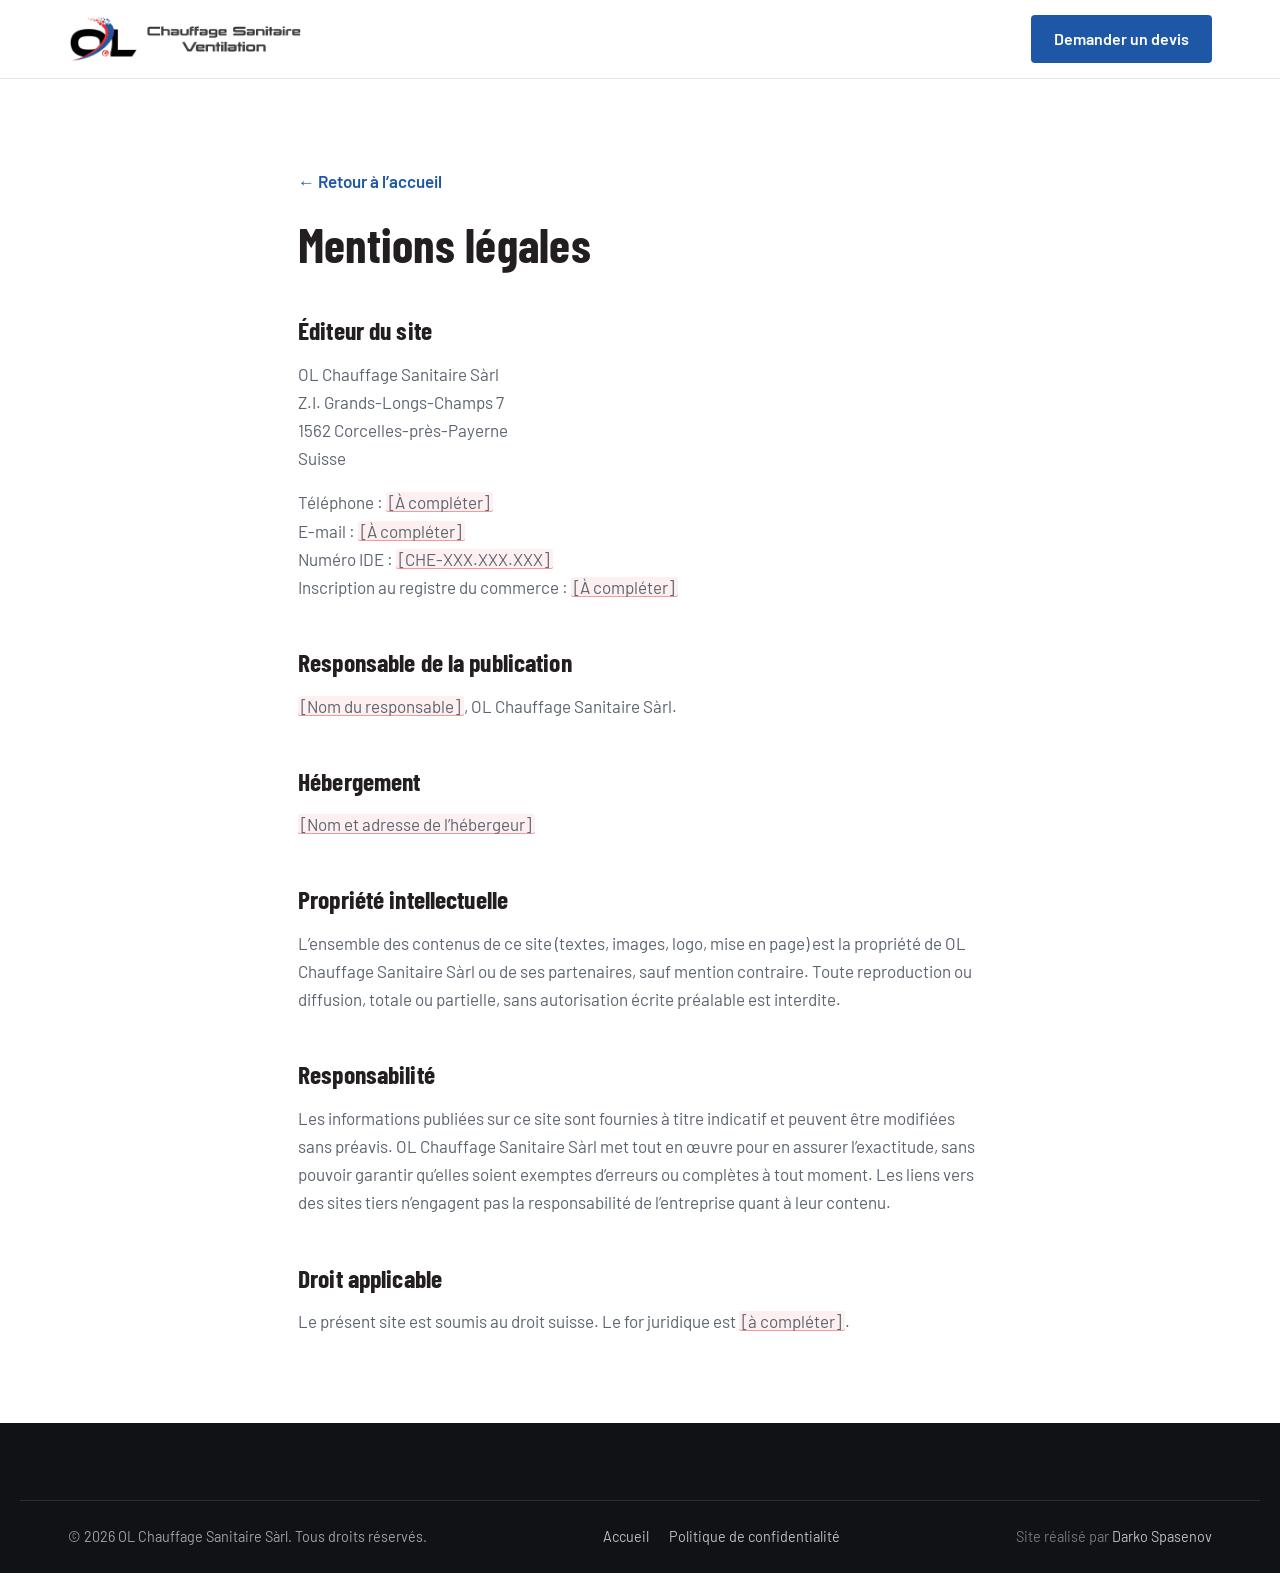
==== mentions-legales.html @ a6ecf75c "Add files via upload" ====
<!DOCTYPE html>
<html lang="fr-CH">
<head>
<meta charset="utf-8">
<meta name="viewport" content="width=device-width, initial-scale=1">
<title>Mentions légales | OL Chauffage Sanitaire Sàrl</title>
<meta name="description" content="Mentions légales du site de OL Chauffage Sanitaire Sàrl, Corcelles-près-Payerne.">
<meta name="robots" content="index, follow">
<link rel="canonical" href="https://www.ol-chauffage.ch/mentions-legales.html">
<link rel="icon" href="favicon.ico" sizes="any">
<link rel="icon" type="image/png" sizes="32x32" href="favicon-32x32.png">
<link rel="apple-touch-icon" href="apple-touch-icon.png">
<link rel="preconnect" href="https://fonts.googleapis.com">
<link rel="preconnect" href="https://fonts.gstatic.com" crossorigin>
<link rel="stylesheet" href="https://fonts.googleapis.com/css2?family=Barlow+Condensed:wght@600;700&family=Barlow:wght@400;500;600&display=swap">
<link rel="stylesheet" href="style.css">
</head>
<body>

<header class="header">
  <div class="container header__inner">
    <a class="header__logo" href="index.html" aria-label="OL Chauffage Sanitaire Sàrl — accueil">
      <img src="assets/images/logo-ol-horizontal.png" alt="Logo OL Chauffage Sanitaire Ventilation" width="1016" height="200">
    </a>
    <a class="btn btn--primary" href="index.html#contact">Demander un devis</a>
  </div>
</header>

<main class="page-legale">
  <div class="container">
    <a class="retour" href="index.html">&larr; Retour à l’accueil</a>

    <h1>Mentions légales</h1>

    <h2>Éditeur du site</h2>
    <p>
      OL Chauffage Sanitaire Sàrl<br>
      Z.I. Grands-Longs-Champs 7<br>
      1562 Corcelles-près-Payerne<br>
      Suisse
    </p>
    <!-- À COMPLÉTER : téléphone, e-mail, numéro IDE (CHE-...), inscription au registre du commerce -->
    <p>
      Téléphone : <span class="a-completer">[À compléter]</span><br>
      E-mail : <span class="a-completer">[À compléter]</span><br>
      Numéro IDE : <span class="a-completer">[CHE-XXX.XXX.XXX]</span><br>
      Inscription au registre du commerce : <span class="a-completer">[À compléter]</span>
    </p>

    <h2>Responsable de la publication</h2>
    <!-- À COMPLÉTER : nom du responsable -->
    <p><span class="a-completer">[Nom du responsable]</span>, OL Chauffage Sanitaire Sàrl.</p>

    <h2>Hébergement</h2>
    <!-- À COMPLÉTER : nom et adresse de l'hébergeur -->
    <p><span class="a-completer">[Nom et adresse de l’hébergeur]</span></p>

    <h2>Propriété intellectuelle</h2>
    <p>
      L’ensemble des contenus de ce site (textes, images, logo, mise en page) est
      la propriété de OL Chauffage Sanitaire Sàrl ou de ses partenaires, sauf mention
      contraire. Toute reproduction ou diffusion, totale ou partielle, sans autorisation
      écrite préalable est interdite.
    </p>

    <h2>Responsabilité</h2>
    <p>
      Les informations publiées sur ce site sont fournies à titre indicatif et peuvent
      être modifiées sans préavis. OL Chauffage Sanitaire Sàrl met tout en œuvre pour
      en assurer l’exactitude, sans pouvoir garantir qu’elles soient exemptes d’erreurs
      ou complètes à tout moment. Les liens vers des sites tiers n’engagent pas la
      responsabilité de l’entreprise quant à leur contenu.
    </p>

    <h2>Droit applicable</h2>
    <p>
      Le présent site est soumis au droit suisse. Le for juridique est
      <span class="a-completer">[à compléter]</span>.
    </p>
  </div>
</main>

<footer class="footer">
  <div class="container footer__bottom">
    <p>&copy; <span id="annee">2026</span> OL Chauffage Sanitaire Sàrl. Tous droits réservés.</p>
    <ul class="footer__legal">
      <li><a href="index.html">Accueil</a></li>
      <li><a href="politique-confidentialite.html">Politique de confidentialité</a></li>
    </ul>
    <p class="footer__credit">Site réalisé par <a href="https://ds-digital.ch" target="_blank" rel="noopener">Darko Spasenov</a></p>
  </div>
</footer>

<script src="script.js" defer></script>
</body>
</html>
---- style.css ----
/* ============================================================
   OL CHAUFFAGE SANITAIRE Sàrl — Feuille de style principale
   Structure :
   1.  Variables
   2.  Base & utilitaires
   3.  Boutons & liens
   4.  Barre utilitaire + Header + Navigation
   5.  Hero
   6.  Bandeau informations
   7.  Sections génériques
   8.  Services
   9.  Entreprise
   10. Atouts
   11. Réalisations
   12. Avis
   13. Contact & formulaire
   14. Carte
   15. Footer
   16. Animations au scroll
   17. Pages légales
   ============================================================ */

/* ---------- 1. VARIABLES ---------------------------------- */
:root {
  /* Couleurs issues du logo officiel */
  --bleu:         #1F57A7;
  --bleu-fonce:   #16407C;
  --bleu-nuit:    #0F2340;
  --bleu-pale:    #EDF2FA;
  --rouge:        #EE2F2D;
  --rouge-fonce:  #C71E1C;
  --encre:        #231F20;   /* noir du logo */
  --graphite:     #1B1E24;
  --nuit:         #101215;

  --blanc:        #FFFFFF;
  --gris-50:      #F7F8FA;
  --gris-100:     #F1F3F6;
  --gris-200:     #E2E5EA;
  --gris-400:     #9AA1AC;
  --gris-600:     #5C646F;
  --gris-800:     #343A42;

  /* Typographie */
  --font-titre: "Barlow Condensed", "Arial Narrow", Arial, sans-serif;
  --font-texte: "Barlow", -apple-system, BlinkMacSystemFont, "Segoe UI", Arial, sans-serif;

  /* Rayons */
  --r-xs: 2px;
  --r-sm: 4px;
  --r-md: 8px;

  /* Ombres */
  --sh-sm: 0 1px 2px rgba(16, 18, 21, .08);
  --sh-md: 0 10px 30px rgba(16, 18, 21, .10);
  --sh-lg: 0 24px 60px rgba(16, 18, 21, .16);

  /* Espacements */
  --esp-1: 8px;
  --esp-2: 16px;
  --esp-3: 24px;
  --esp-4: 32px;
  --esp-5: 48px;
  --esp-6: 72px;
  --section-y: clamp(56px, 9vw, 120px);

  /* Largeurs */
  --max-w: 1240px;
  --gouttiere: clamp(20px, 5vw, 48px);

  /* Divers */
  --header-h: 68px;
  --transition: .25s cubic-bezier(.4, 0, .2, 1);
}

/* ---------- 2. BASE & UTILITAIRES -------------------------- */
*, *::before, *::after { box-sizing: border-box; }

html {
  scroll-behavior: smooth;
  /* décalage pour les ancres sous le header fixe */
  scroll-padding-top: calc(var(--header-h) + 12px);
  -webkit-text-size-adjust: 100%;
}

body {
  margin: 0;
  font-family: var(--font-texte);
  font-size: 1.0625rem;
  line-height: 1.65;
  color: var(--gris-800);
  background: var(--blanc);
  overflow-x: hidden; /* sécurité : aucun élément ne doit déborder, cf. contrôles */
}

img, svg, iframe { max-width: 100%; }
img { height: auto; display: block; }

h1, h2, h3 {
  font-family: var(--font-titre);
  color: var(--encre);
  line-height: 1.05;
  letter-spacing: .005em;
  margin: 0 0 var(--esp-2);
  font-weight: 700;
}

p { margin: 0 0 var(--esp-2); }
p:last-child { margin-bottom: 0; }

a { color: var(--bleu); text-decoration: none; }
a:hover { color: var(--bleu-fonce); }

ul { margin: 0; padding: 0; list-style: none; }

:focus-visible {
  outline: 3px solid var(--bleu);
  outline-offset: 3px;
  border-radius: var(--r-xs);
}

.container {
  width: 100%;
  max-width: var(--max-w);
  margin-inline: auto;
  padding-inline: var(--gouttiere);
}

.lead {
  font-size: clamp(1.1rem, 1.6vw, 1.25rem);
  color: var(--gris-800);
}

/* Lien d'évitement (accessibilité) */
.skip-link {
  position: absolute;
  left: -9999px;
  top: 0;
  z-index: 999;
  background: var(--bleu);
  color: #fff;
  padding: 12px 18px;
}
.skip-link:focus { left: 0; color: #fff; }

/* Emplacements à compléter : repère visuel discret.
   Une fois les informations remplies, supprimer la classe
   "a-completer" sur l'élément concerné. */
.a-completer {
  background: rgba(238, 47, 45, .07);
  box-shadow: inset 0 -1px 0 rgba(238, 47, 45, .45);
  border-radius: var(--r-xs);
  padding: 0 .2em;
}

/* Icônes en trait */
.ico, .service__icon svg {
  width: 1em; height: 1em;
  fill: none;
  stroke: currentColor;
  stroke-width: 1.6;
  stroke-linecap: round;
  stroke-linejoin: round;
}

/* Étoiles de notation */
.stars {
  position: relative;
  display: inline-block;
  font-size: 1.05rem;
  letter-spacing: .12em;
  line-height: 1;
  white-space: nowrap;
}
.stars__base { color: var(--gris-200); }
.stars__fill {
  position: absolute;
  inset: 0;
  width: var(--note, 100%);
  overflow: hidden;
  color: #F5A623;
}
.stars--lg { font-size: 1.6rem; }

/* ---------- 3. BOUTONS & LIENS ----------------------------- */
.btn {
  display: inline-flex;
  align-items: center;
  justify-content: center;
  gap: 8px;
  font-family: var(--font-texte);
  font-weight: 600;
  font-size: 1rem;
  line-height: 1.2;
  padding: 13px 22px;
  min-height: 46px;
  border: 1px solid transparent;
  border-radius: var(--r-sm);
  cursor: pointer;
  text-align: center;
  transition: background var(--transition), color var(--transition),
              border-color var(--transition), transform var(--transition);
}
.btn--primary { background: var(--bleu); color: #fff; }
.btn--primary:hover { background: var(--bleu-fonce); color: #fff; }

.btn--ghost { background: transparent; color: var(--encre); border-color: var(--gris-200); }
.btn--ghost:hover { border-color: var(--encre); background: var(--gris-50); color: var(--encre); }

.btn--dark { background: var(--encre); color: #fff; }
.btn--dark:hover { background: #000; color: #fff; }

.btn--lg { padding: 16px 28px; min-height: 54px; font-size: 1.05rem; }
.btn--block { width: 100%; }

.link-arrow {
  display: inline-flex;
  align-items: center;
  gap: 10px;
  font-weight: 600;
  color: var(--bleu);
  padding-bottom: 3px;
  border-bottom: 1px solid rgba(31, 87, 167, .35);
  transition: gap var(--transition), border-color var(--transition);
}
.link-arrow::after {
  content: "";
  width: 18px; height: 1px;
  background: currentColor;
  transition: width var(--transition);
}
.link-arrow:hover { border-color: var(--bleu); }
.link-arrow:hover::after { width: 26px; }

/* ---------- 4. TOPBAR / HEADER / NAV ----------------------- */
.topbar {
  display: none; /* affichée à partir de 768 px (voir media query) */
  background: var(--encre);
  color: rgba(255, 255, 255, .78);
  font-size: .875rem;
}
.topbar__inner {
  display: flex;
  align-items: center;
  justify-content: space-between;
  gap: var(--esp-2);
  min-height: 38px;
  padding-block: 6px;
}
.topbar__item { display: flex; align-items: center; gap: 8px; margin: 0; }
.topbar__item .ico { width: 15px; height: 15px; color: var(--rouge); flex: none; }
.topbar__item--right { display: none; color: rgba(255, 255, 255, .55); }

.header {
  position: sticky;
  top: 0;
  z-index: 100;
  background: #fff;
  border-bottom: 1px solid var(--gris-200);
  transition: box-shadow var(--transition);
}
.header.is-scrolled { box-shadow: var(--sh-md); border-bottom-color: transparent; }

.header__inner {
  display: flex;
  align-items: center;
  justify-content: space-between;
  gap: var(--esp-2);
  min-height: var(--header-h);
  padding-block: 8px;
}
.header__logo { display: block; flex: none; }
.header__logo img {
  width: auto;
  height: 36px;   /* logo horizontal : ~183 px de large sur mobile */
  transition: height var(--transition);
}
.header.is-scrolled .header__logo img { height: 32px; }

/* Menu mobile (tiroir) */
.nav {
  position: fixed;
  inset: 0 0 0 auto;
  width: min(86vw, 340px);
  background: #fff;
  padding: calc(var(--header-h) + 28px) var(--esp-4) var(--esp-4);
  display: flex;
  flex-direction: column;
  gap: var(--esp-3);
  transform: translateX(100%);
  transition: transform var(--transition);
  box-shadow: var(--sh-lg);
  overflow-y: auto;
  z-index: 105;
}
.nav.is-open { transform: translateX(0); }

.nav__list { display: flex; flex-direction: column; gap: 2px; }
.nav__link {
  display: block;
  font-family: var(--font-titre);
  font-size: 1.5rem;
  font-weight: 600;
  color: var(--encre);
  padding: 10px 0;
  border-bottom: 1px solid var(--gris-100);
}
.nav__link:hover, .nav__link.is-active { color: var(--bleu); }
.nav__cta { margin-top: var(--esp-1); }

/* L'overlay doit rester SOUS le header (le tiroir de navigation en fait
   partie), sinon il intercepte les clics sur les liens du menu. */
.nav-overlay {
  position: fixed;
  inset: 0;
  background: rgba(16, 18, 21, .5);
  z-index: 90;
  opacity: 0;
  transition: opacity var(--transition);
}
.nav-overlay.is-visible { opacity: 1; }

.burger {
  flex: none;
  width: 46px; height: 46px;
  display: inline-flex;
  flex-direction: column;
  align-items: center;
  justify-content: center;
  gap: 5px;
  background: none;
  border: 1px solid var(--gris-200);
  border-radius: var(--r-sm);
  cursor: pointer;
  z-index: 106;
}
.burger span {
  display: block;
  width: 20px; height: 2px;
  background: var(--encre);
  transition: transform var(--transition), opacity var(--transition);
}
.burger[aria-expanded="true"] span:nth-child(1) { transform: translateY(7px) rotate(45deg); }
.burger[aria-expanded="true"] span:nth-child(2) { opacity: 0; }
.burger[aria-expanded="true"] span:nth-child(3) { transform: translateY(-7px) rotate(-45deg); }

body.menu-ouvert { overflow: hidden; }

/* ---------- 5. HERO ---------------------------------------- */
.hero {
  position: relative;
  padding-block: clamp(36px, 6vw, 76px) 0;
  background:
    linear-gradient(180deg, var(--gris-50) 0%, #fff 62%);
}
.hero__grid {
  display: grid;
  gap: clamp(28px, 4vw, 56px);
  align-items: center;
}
.hero__title {
  font-size: clamp(2.2rem, 6.6vw, 3.9rem);
  line-height: 1;
  max-width: 17ch;
  margin-bottom: var(--esp-3);
  /* évite une césure disgracieuse de « Corcelles-près-Payerne » */
  hyphens: manual;
}
.hero__lead {
  font-size: clamp(1.05rem, 1.5vw, 1.2rem);
  color: var(--gris-600);
  max-width: 52ch;
  margin-bottom: var(--esp-4);
}
.hero__actions {
  display: flex;
  flex-wrap: wrap;
  gap: 12px;
  margin-bottom: var(--esp-4);
}
.hero__actions .btn { flex: 1 1 210px; }

.rating {
  display: flex;
  align-items: center;
  flex-wrap: wrap;
  gap: 10px;
  padding-top: var(--esp-3);
  border-top: 1px solid var(--gris-200);
  font-size: .95rem;
  color: var(--gris-600);
}
.rating__text strong { color: var(--encre); font-weight: 600; }

.hero__media {
  position: relative;
  margin: 0;
  aspect-ratio: 4 / 3;
}
.hero__media img {
  width: 100%; height: 100%;
  object-fit: cover;
  border-radius: var(--r-md) var(--r-md) 0 0;
}
/* Filet bicolore rappelant le logo */
.hero__media::after {
  content: "";
  position: absolute;
  left: 0; right: 0; top: 0;
  height: 5px;
  background: linear-gradient(90deg, var(--rouge) 0 32%, var(--bleu) 32% 100%);
  border-radius: var(--r-md) var(--r-md) 0 0;
}

/* ---------- 6. BANDEAU INFORMATIONS ------------------------ */
.infobar { background: var(--encre); color: #fff; }
.infobar__grid {
  display: grid;
  gap: 1px;
  padding-block: 0;
}
.infobar__item {
  padding: var(--esp-3) 0;
  border-bottom: 1px solid rgba(255, 255, 255, .12);
}
.infobar__item:last-child { border-bottom: 0; }
.infobar__label {
  display: block;
  font-family: var(--font-titre);
  font-size: .95rem;
  letter-spacing: .12em;
  color: var(--gris-400);
  margin-bottom: 4px;
}
.infobar__item p { color: #fff; font-size: 1rem; line-height: 1.5; }
.infobar__item a { color: #fff; }
.infobar__item a:hover { color: #fff; text-decoration: underline; }
.infobar .a-completer {
  background: rgba(255, 255, 255, .1);
  box-shadow: inset 0 -1px 0 rgba(255, 255, 255, .45);
}

/* ---------- 7. SECTIONS GÉNÉRIQUES ------------------------- */
.section { padding-block: var(--section-y); }

.section__head { max-width: 62ch; margin-bottom: clamp(32px, 5vw, 56px); }
.section__title {
  position: relative;
  font-size: clamp(2rem, 4.4vw, 3.05rem);
  margin-bottom: var(--esp-2);
}
.section__title::before {
  content: "";
  display: block;
  width: 46px; height: 4px;
  background: var(--rouge);
  margin-bottom: var(--esp-3);
}
.section__title--light { color: #fff; }
.section__intro { color: var(--gris-600); font-size: 1.1rem; }

/* ---------- 8. SERVICES ------------------------------------ */
.services { padding-bottom: 0; }
.service { padding-bottom: clamp(48px, 7vw, 96px); }

.service__grid {
  display: grid;
  gap: clamp(20px, 3vw, 48px);
  align-items: center;
}
.service__media { margin: 0; }
.service__media img {
  width: 100%;
  aspect-ratio: 3 / 2;
  object-fit: cover;
  border-radius: var(--r-md);
}
.service__icon {
  display: inline-flex;
  align-items: center;
  justify-content: center;
  width: 52px; height: 52px;
  font-size: 26px;
  color: var(--bleu);
  background: var(--bleu-pale);
  border-radius: var(--r-sm);
  margin-bottom: var(--esp-2);
}
.service__title { font-size: clamp(1.7rem, 3.2vw, 2.35rem); margin-bottom: var(--esp-2); }
.service__body p { color: var(--gris-600); max-width: 58ch; margin-bottom: var(--esp-3); }
.service__points {
  display: grid;
  gap: 8px;
  margin: 0 0 var(--esp-3);
}
.service__points li {
  position: relative;
  padding-left: 20px;
  color: var(--gris-800);
}
.service__points li::before {
  content: "";
  position: absolute;
  left: 0; top: .66em;
  width: 8px; height: 2px;
  background: var(--rouge);
}

/* ---------- 9. ENTREPRISE ---------------------------------- */
.entreprise { background: var(--gris-50); }
.entreprise__grid { display: grid; gap: clamp(32px, 5vw, 64px); align-items: start; }
.entreprise__text p { color: var(--gris-600); max-width: 60ch; }
.entreprise__text .lead { color: var(--encre); font-weight: 500; }
.entreprise__text .btn { margin-top: var(--esp-3); }

.entreprise__media { margin: 0 0 var(--esp-3); }
.entreprise__media img {
  width: 100%;
  aspect-ratio: 4 / 3;
  object-fit: cover;
  border-radius: var(--r-md);
}

.fiche {
  margin: 0;
  background: #fff;
  border: 1px solid var(--gris-200);
  border-radius: var(--r-md);
  padding: var(--esp-2) var(--esp-3);
}
.fiche__row {
  display: flex;
  flex-wrap: wrap;
  justify-content: space-between;
  gap: 4px 16px;
  padding: 12px 0;
  border-bottom: 1px solid var(--gris-100);
}
.fiche__row:last-child { border-bottom: 0; }
.fiche dt { color: var(--gris-600); font-size: .95rem; }
.fiche dd { margin: 0; font-weight: 600; color: var(--encre); text-align: right; }

/* ---------- 10. ATOUTS ------------------------------------- */
.atouts { background: var(--graphite); color: rgba(255, 255, 255, .72); }
.atouts__grid { display: grid; gap: clamp(28px, 4vw, 64px); align-items: start; }
.atouts__intro { color: rgba(255, 255, 255, .6); font-size: 1.1rem; max-width: 40ch; }
.atouts__list { display: grid; gap: 0; }
.atouts__item {
  padding: var(--esp-3) 0;
  border-top: 1px solid rgba(255, 255, 255, .14);
}
.atouts__item:last-child { border-bottom: 1px solid rgba(255, 255, 255, .14); }
.atouts__item h3 {
  color: #fff;
  font-size: 1.5rem;
  margin-bottom: 6px;
}
.atouts__item p { color: rgba(255, 255, 255, .62); max-width: 60ch; }

/* ---------- 11. RÉALISATIONS ------------------------------- */
.filtres {
  display: flex;
  flex-wrap: wrap;
  gap: 10px;
  margin-bottom: var(--esp-4);
}
.filtre {
  font-family: var(--font-texte);
  font-size: .95rem;
  font-weight: 600;
  color: var(--gris-600);
  background: #fff;
  border: 1px solid var(--gris-200);
  border-radius: 999px;
  padding: 10px 18px;
  min-height: 44px;
  cursor: pointer;
  transition: background var(--transition), color var(--transition), border-color var(--transition);
}
.filtre:hover { border-color: var(--encre); color: var(--encre); }
.filtre.is-active { background: var(--encre); border-color: var(--encre); color: #fff; }

.galerie { display: grid; gap: var(--esp-2); }
.galerie__item {
  position: relative;
  margin: 0;
  overflow: hidden;
  border-radius: var(--r-md);
  background: var(--graphite);
}
.galerie__item img {
  width: 100%;
  aspect-ratio: 3 / 2;
  object-fit: cover;
  transition: transform .45s cubic-bezier(.4, 0, .2, 1), opacity var(--transition);
}
.galerie__item figcaption {
  position: absolute;
  inset: auto 0 0 0;
  display: flex;
  flex-direction: column;
  gap: 2px;
  padding: var(--esp-3) var(--esp-2) var(--esp-2);
  color: #fff;
  background: linear-gradient(180deg, rgba(16, 18, 21, 0), rgba(16, 18, 21, .88));
}
.galerie__cat {
  font-family: var(--font-titre);
  font-size: .9rem;
  letter-spacing: .12em;
  color: #fff;
  opacity: .75;
}
.galerie__legende { font-size: 1rem; font-weight: 600; align-self: flex-start; }
.galerie__item:hover img { transform: scale(1.05); opacity: .9; }
.galerie__item.is-hidden { display: none; }

/* ---------- 12. AVIS --------------------------------------- */
.avis { background: var(--gris-50); }
.avis__grid { display: grid; gap: clamp(28px, 4vw, 56px); align-items: start; }
.avis__note {
  font-family: var(--font-titre);
  font-size: clamp(3.4rem, 8vw, 5rem);
  font-weight: 700;
  line-height: 1;
  color: var(--encre);
  margin: 0 0 10px;
}
.avis__note span { font-size: .38em; color: var(--gris-400); }
.avis__count { color: var(--gris-600); margin: 10px 0 var(--esp-3); }

.avis__cartes { display: grid; gap: var(--esp-2); }
.avis__carte {
  margin: 0;
  background: #fff;
  border: 1px dashed var(--gris-200);
  border-radius: var(--r-md);
  padding: var(--esp-3);
}
.avis__texte { color: var(--gris-600); font-style: italic; margin-bottom: var(--esp-2); }
.avis__carte footer { display: flex; flex-direction: column; gap: 2px; }
.avis__auteur { font-weight: 600; color: var(--encre); align-self: flex-start; }
.avis__source { font-size: .85rem; color: var(--gris-400); }

/* ---------- 13. CONTACT & FORMULAIRE ----------------------- */
.contact { background: var(--bleu-nuit); color: rgba(255, 255, 255, .75); }
.contact__grid { display: grid; gap: clamp(32px, 4vw, 64px); align-items: start; }
.contact__intro { color: rgba(255, 255, 255, .68); max-width: 46ch; margin-bottom: var(--esp-4); }

.coord { margin: 0; display: grid; gap: 0; }
.coord__row {
  display: grid;
  gap: 4px;
  padding: var(--esp-2) 0;
  border-top: 1px solid rgba(255, 255, 255, .14);
}
.coord__row:last-child { border-bottom: 1px solid rgba(255, 255, 255, .14); }
.coord dt {
  font-family: var(--font-titre);
  font-size: .95rem;
  letter-spacing: .12em;
  color: rgba(255, 255, 255, .5);
}
.coord dd { margin: 0; color: #fff; line-height: 1.55; }
.coord a { color: #fff; }
.coord a:hover { color: #fff; text-decoration: underline; }
.contact .a-completer {
  background: rgba(255, 255, 255, .1);
  box-shadow: inset 0 -1px 0 rgba(255, 255, 255, .45);
}

.form-wrap {
  background: #fff;
  border-radius: var(--r-md);
  padding: clamp(20px, 4vw, 40px);
  box-shadow: var(--sh-lg);
}
.form__row { display: grid; gap: var(--esp-2); }
.field { display: grid; gap: 6px; margin-bottom: var(--esp-2); }
.field label { font-size: .95rem; font-weight: 600; color: var(--gris-800); }
.field input,
.field select,
.field textarea {
  font-family: var(--font-texte);
  font-size: 1rem;
  color: var(--encre);
  background: var(--gris-50);
  border: 1px solid var(--gris-200);
  border-radius: var(--r-sm);
  padding: 13px 14px;
  width: 100%;
  min-height: 48px;
  transition: border-color var(--transition), background var(--transition);
}
.field textarea { resize: vertical; min-height: 120px; }
.field input:focus,
.field select:focus,
.field textarea:focus { background: #fff; border-color: var(--bleu); }
.field input.is-invalid,
.field select.is-invalid,
.field textarea.is-invalid { border-color: var(--rouge); background: rgba(238, 47, 45, .04); }

.form__note { font-size: .9rem; color: var(--gris-600); margin-top: 12px; text-align: center; }
.form__status { font-size: .95rem; margin-top: 10px; text-align: center; }
.form__status.is-ok { color: #1B7A3D; font-weight: 600; }
.form__status.is-error { color: var(--rouge-fonce); font-weight: 600; }

/* Champ anti-spam masqué */
.hp { position: absolute; left: -9999px; width: 1px; height: 1px; overflow: hidden; }

/* ---------- 14. CARTE -------------------------------------- */
.carte { line-height: 0; background: var(--gris-100); }
.carte iframe {
  width: 100%;
  height: clamp(280px, 42vw, 460px);
  display: block;
  border: 0;
  filter: grayscale(.25);
}

/* ---------- 15. FOOTER ------------------------------------- */
.footer {
  background: var(--nuit);
  color: rgba(255, 255, 255, .6);
  padding-top: clamp(48px, 6vw, 80px);
  font-size: .98rem;
}
.footer__grid {
  display: grid;
  gap: var(--esp-4);
  padding-bottom: clamp(32px, 4vw, 56px);
}
.footer__logo { width: auto; height: 44px; margin-bottom: var(--esp-3); }
.footer__desc { max-width: 34ch; }
.footer__title {
  font-size: 1.15rem;
  letter-spacing: .06em;
  color: #fff;
  margin-bottom: var(--esp-2);
}
.footer__col ul { display: grid; gap: 8px; }
.footer a { color: rgba(255, 255, 255, .72); }
.footer a:hover { color: #fff; text-decoration: underline; }
.footer__contact { font-style: normal; }
.footer__contact p { margin-bottom: var(--esp-2); }
.footer .a-completer {
  background: rgba(255, 255, 255, .08);
  box-shadow: inset 0 -1px 0 rgba(255, 255, 255, .35);
}

.footer__bottom {
  display: flex;
  flex-direction: column;
  gap: 10px;
  padding-top: var(--esp-3);
  padding-bottom: var(--esp-3);
  border-top: 1px solid rgba(255, 255, 255, .12);
  font-size: .9rem;
}
.footer__bottom p { margin: 0; }
.footer__legal { display: flex; flex-wrap: wrap; gap: 8px 20px; }
.footer__credit { color: rgba(255, 255, 255, .42); }

/* ---------- 16. ANIMATIONS AU SCROLL ----------------------- */
.reveal {
  opacity: 0;
  transform: translateY(18px);
  transition: opacity .6s ease, transform .6s cubic-bezier(.4, 0, .2, 1);
}
.reveal.is-visible { opacity: 1; transform: none; }

@media (prefers-reduced-motion: reduce) {
  html { scroll-behavior: auto; }
  *, *::before, *::after {
    animation-duration: .001ms !important;
    transition-duration: .001ms !important;
  }
  .reveal { opacity: 1; transform: none; }
}

/* ---------- 17. PAGES LÉGALES ------------------------------ */
.page-legale { padding-block: clamp(48px, 7vw, 88px); }
.page-legale .container { max-width: 780px; }
.page-legale h1 { font-size: clamp(2.1rem, 5vw, 3rem); margin-bottom: var(--esp-3); }
.page-legale h2 { font-size: 1.6rem; margin-top: var(--esp-5); }
.page-legale p, .page-legale li { color: var(--gris-600); }
.page-legale ul { list-style: disc; padding-left: 20px; display: grid; gap: 6px; margin-bottom: var(--esp-3); }
.page-legale .retour { display: inline-block; margin-bottom: var(--esp-3); font-weight: 600; }

/* ============================================================
   BREAKPOINTS
   Approche mobile-first : les règles ci-dessus valent pour les
   petits écrans (320 px et plus). Les media queries ajoutent
   uniquement ce qui est nécessaire.
   ============================================================ */

/* ---- ≥ 560 px : deux colonnes pour les listes courtes ---- */
@media (min-width: 560px) {
  .infobar__grid {
    grid-template-columns: repeat(2, 1fr);
    column-gap: var(--esp-4);
  }
  .infobar__item:nth-last-child(2) { border-bottom: 0; }
  .form__row { grid-template-columns: 1fr 1fr; }
  .footer__bottom {
    flex-direction: row;
    flex-wrap: wrap;
    align-items: center;
    justify-content: space-between;
  }
}

/* ---- ≥ 768 px : tablettes ---- */
@media (min-width: 768px) {
  :root { --header-h: 78px; }

  .topbar { display: block; }
  .topbar__item--right { display: block; }

  .header__logo img { height: 46px; }
  .header.is-scrolled .header__logo img { height: 40px; }

  .galerie { grid-template-columns: repeat(2, 1fr); }
  .avis__cartes { grid-template-columns: repeat(3, 1fr); }
  .entreprise__grid { grid-template-columns: 1fr 1fr; }
  .footer__grid { grid-template-columns: 1.4fr 1fr 1fr; }
  .footer__brand { grid-column: 1 / -1; }
}

/* ---- ≥ 1000 px : ordinateurs ---- */
@media (min-width: 1000px) {
  /* Navigation horizontale : le tiroir redevient une barre */
  .burger { display: none; }
  .nav {
    position: static;
    width: auto;
    flex-direction: row;
    align-items: center;
    gap: var(--esp-3);
    padding: 0;
    transform: none;
    box-shadow: none;
    overflow: visible;
    background: transparent;
  }
  .nav__list { flex-direction: row; align-items: center; gap: var(--esp-3); }
  .nav__link {
    font-family: var(--font-texte);
    font-size: 1rem;
    font-weight: 500;
    padding: 6px 0;
    border-bottom: 2px solid transparent;
  }
  .nav__link.is-active { border-bottom-color: var(--rouge); }
  .nav__cta { margin-top: 0; }
  .nav-overlay { display: none; }

  .hero { padding-bottom: 0; }
  .hero__grid { grid-template-columns: 1.05fr .95fr; }
  .hero__media { aspect-ratio: 4 / 4.4; }
  .hero__actions .btn { flex: 0 0 auto; }

  .infobar__grid { grid-template-columns: repeat(4, 1fr); }
  .infobar__item { border-bottom: 0; padding-block: var(--esp-4); }

  .service__grid { grid-template-columns: 1fr 1fr; }
  .service__media img { aspect-ratio: 4 / 3; }
  .service--reverse .service__media { order: 2; }

  .entreprise__grid { grid-template-columns: 1.1fr .9fr; }

  .atouts__grid { grid-template-columns: .85fr 1.15fr; }
  .atouts__head { position: sticky; top: calc(var(--header-h) + 32px); }

  .galerie { grid-template-columns: repeat(3, 1fr); }

  .avis__grid { grid-template-columns: .8fr 2.2fr; }
  .avis__cartes { grid-template-columns: repeat(3, 1fr); }

  .contact__grid { grid-template-columns: 1fr 1.15fr; }

  .footer__grid { grid-template-columns: 1.5fr 1fr 1fr 1.2fr; }
  .footer__brand { grid-column: auto; }
}

/* ---- ≥ 1440 px : grands écrans ---- */
@media (min-width: 1440px) {
  :root { --max-w: 1320px; }
  .hero__title { font-size: 4rem; }
}
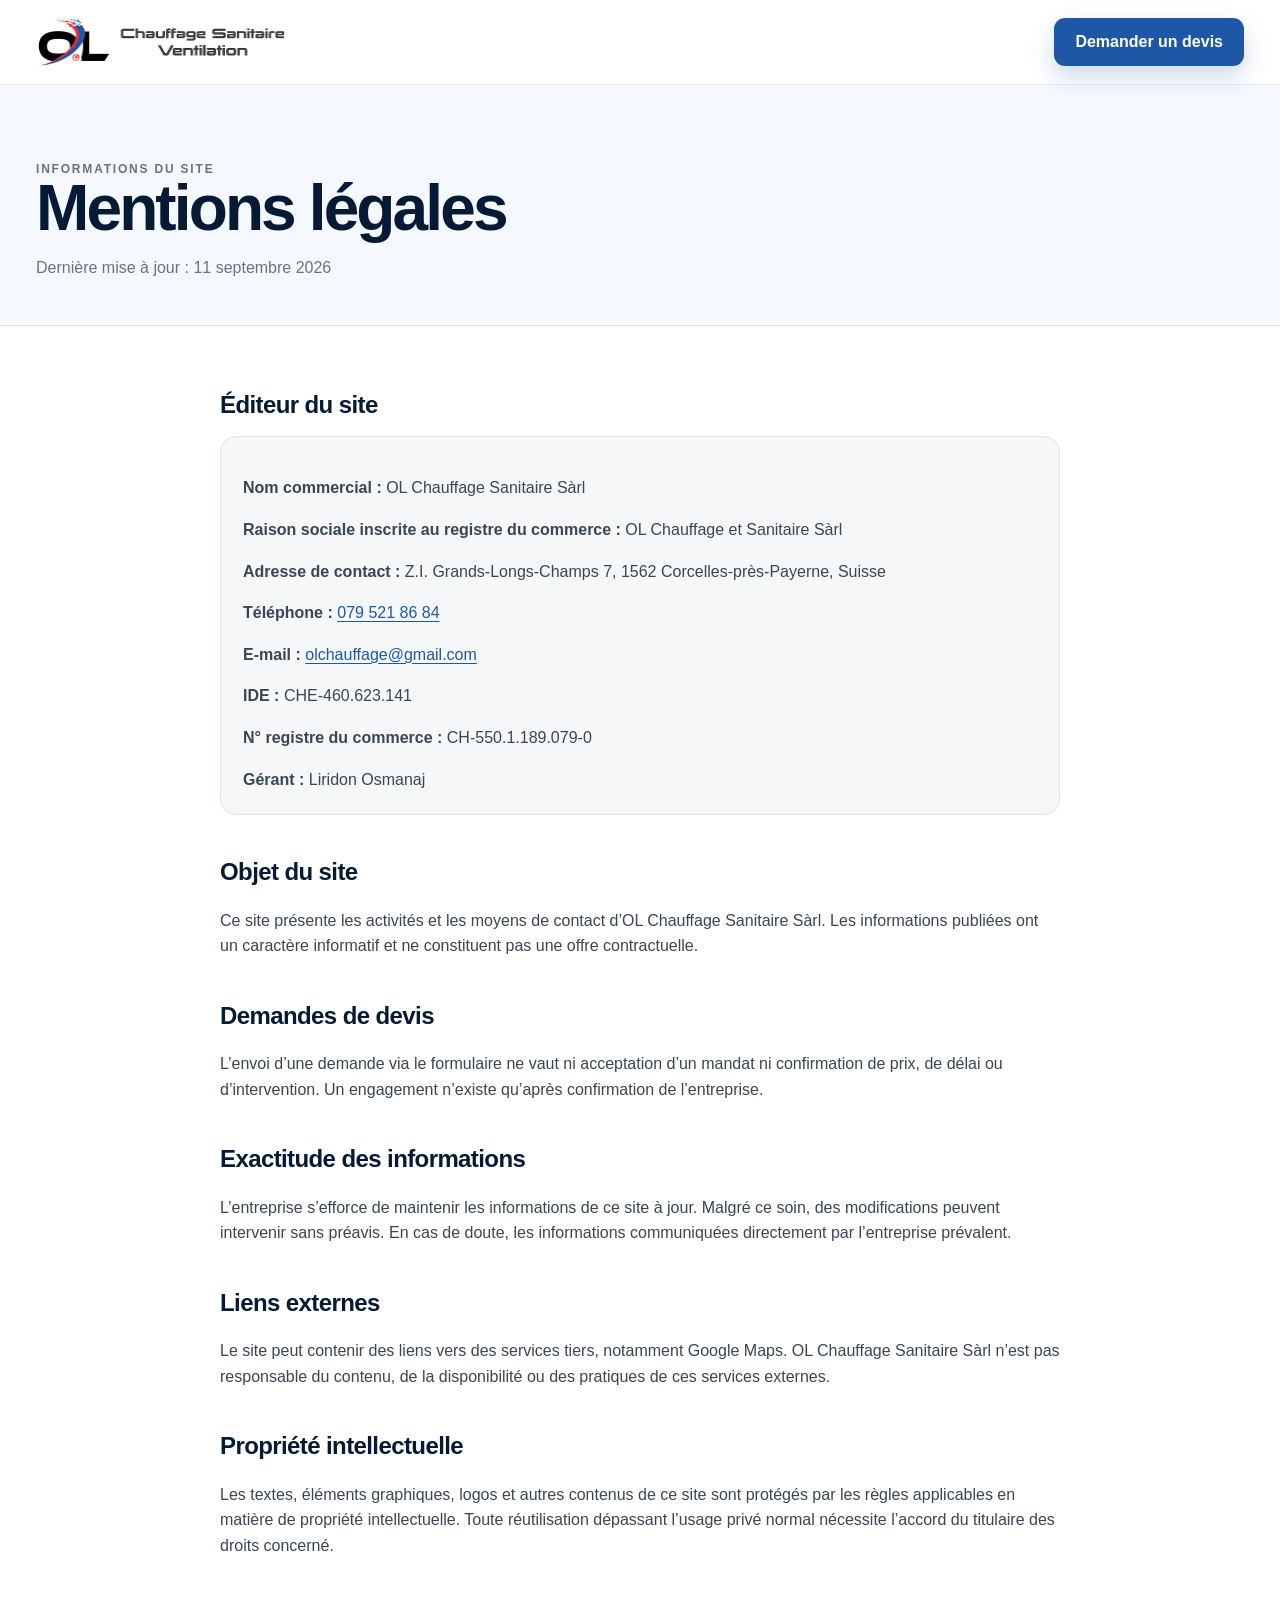
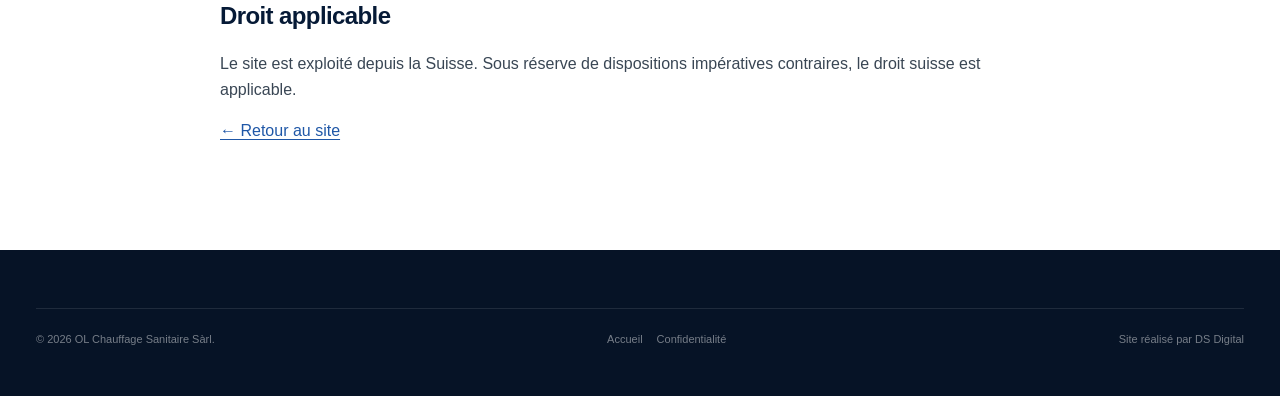
==== commit 0f8ba71e: "Add files via upload" ====
--- a/mentions-legales.html
+++ b/mentions-legales.html
@@ -1,96 +1,84 @@
-<!DOCTYPE html>
+<!doctype html>
 <html lang="fr-CH">
 <head>
-<meta charset="utf-8">
-<meta name="viewport" content="width=device-width, initial-scale=1">
-<title>Mentions légales | OL Chauffage Sanitaire Sàrl</title>
-<meta name="description" content="Mentions légales du site de OL Chauffage Sanitaire Sàrl, Corcelles-près-Payerne.">
-<meta name="robots" content="index, follow">
-<link rel="canonical" href="https://www.ol-chauffage.ch/mentions-legales.html">
-<link rel="icon" href="favicon.ico" sizes="any">
-<link rel="icon" type="image/png" sizes="32x32" href="favicon-32x32.png">
-<link rel="apple-touch-icon" href="apple-touch-icon.png">
-<link rel="preconnect" href="https://fonts.googleapis.com">
-<link rel="preconnect" href="https://fonts.gstatic.com" crossorigin>
-<link rel="stylesheet" href="https://fonts.googleapis.com/css2?family=Barlow+Condensed:wght@600;700&family=Barlow:wght@400;500;600&display=swap">
-<link rel="stylesheet" href="style.css">
+  <meta charset="utf-8">
+  <meta name="viewport" content="width=device-width, initial-scale=1">
+  <title>Mentions légales | OL Chauffage Sanitaire Sàrl</title>
+  <meta name="description" content="Mentions légales du site OL Chauffage Sanitaire Sàrl à Corcelles-près-Payerne.">
+  <meta name="robots" content="index,follow">
+  <link rel="canonical" href="https://www.olchauffage.com/mentions-legales.html">
+  <link rel="icon" href="favicon.ico" sizes="any">
+  <link rel="stylesheet" href="style.css">
 </head>
 <body>
+  <a class="skip-link" href="#contenu">Aller au contenu</a>
 
-<header class="header">
-  <div class="container header__inner">
-    <a class="header__logo" href="index.html" aria-label="OL Chauffage Sanitaire Sàrl — accueil">
-      <img src="assets/images/logo-ol-horizontal.png" alt="Logo OL Chauffage Sanitaire Ventilation" width="1016" height="200">
-    </a>
-    <a class="btn btn--primary" href="index.html#contact">Demander un devis</a>
-  </div>
-</header>
+  <header class="site-header" id="siteHeader">
+    <div class="container site-header__inner">
+      <a class="brand" href="index.html" aria-label="OL Chauffage Sanitaire Sàrl — accueil">
+        <img src="assets/images/logo-ol-horizontal.png" alt="OL Chauffage Sanitaire Ventilation" width="1016" height="200">
+      </a>
+      <a class="btn btn--primary" href="index.html#contact">Demander un devis</a>
+    </div>
+  </header>
 
-<main class="page-legale">
-  <div class="container">
-    <a class="retour" href="index.html">&larr; Retour à l’accueil</a>
+  <main id="contenu">
+    <section class="legal-hero">
+      <div class="container">
+        <p class="eyebrow">Informations du site</p>
+        <h1>Mentions légales</h1>
+        <p>Dernière mise à jour : 11 septembre 2026</p>
+      </div>
+    </section>
 
-    <h1>Mentions légales</h1>
+    <section class="legal-content">
+      <div class="container legal-content__inner">
+        <h2>Éditeur du site</h2>
+        <div class="legal-card">
+          <p><strong>Nom commercial :</strong> OL Chauffage Sanitaire Sàrl</p>
+          <p><strong>Raison sociale inscrite au registre du commerce :</strong> OL Chauffage et Sanitaire Sàrl</p>
+          <p><strong>Adresse de contact :</strong> Z.I. Grands-Longs-Champs 7, 1562 Corcelles-près-Payerne, Suisse</p>
+          <p><strong>Téléphone :</strong> <a href="tel:+41795218684">079 521 86 84</a></p>
+          <p><strong>E-mail :</strong> <a href="mailto:olchauffage@gmail.com">olchauffage@gmail.com</a></p>
+          <p><strong>IDE :</strong> CHE-460.623.141</p>
+          <p><strong>N° registre du commerce :</strong> CH-550.1.189.079-0</p>
+          <p><strong>Gérant :</strong> Liridon Osmanaj</p>
+        </div>
 
-    <h2>Éditeur du site</h2>
-    <p>
-      OL Chauffage Sanitaire Sàrl<br>
-      Z.I. Grands-Longs-Champs 7<br>
-      1562 Corcelles-près-Payerne<br>
-      Suisse
-    </p>
-    <!-- À COMPLÉTER : téléphone, e-mail, numéro IDE (CHE-...), inscription au registre du commerce -->
-    <p>
-      Téléphone : <span class="a-completer">[À compléter]</span><br>
-      E-mail : <span class="a-completer">[À compléter]</span><br>
-      Numéro IDE : <span class="a-completer">[CHE-XXX.XXX.XXX]</span><br>
-      Inscription au registre du commerce : <span class="a-completer">[À compléter]</span>
-    </p>
+        <h2>Objet du site</h2>
+        <p>Ce site présente les activités et les moyens de contact d’OL Chauffage Sanitaire Sàrl. Les informations publiées ont un caractère informatif et ne constituent pas une offre contractuelle.</p>
 
-    <h2>Responsable de la publication</h2>
-    <!-- À COMPLÉTER : nom du responsable -->
-    <p><span class="a-completer">[Nom du responsable]</span>, OL Chauffage Sanitaire Sàrl.</p>
+        <h2>Demandes de devis</h2>
+        <p>L’envoi d’une demande via le formulaire ne vaut ni acceptation d’un mandat ni confirmation de prix, de délai ou d’intervention. Un engagement n’existe qu’après confirmation de l’entreprise.</p>
 
-    <h2>Hébergement</h2>
-    <!-- À COMPLÉTER : nom et adresse de l'hébergeur -->
-    <p><span class="a-completer">[Nom et adresse de l’hébergeur]</span></p>
+        <h2>Exactitude des informations</h2>
+        <p>L’entreprise s’efforce de maintenir les informations de ce site à jour. Malgré ce soin, des modifications peuvent intervenir sans préavis. En cas de doute, les informations communiquées directement par l’entreprise prévalent.</p>
 
-    <h2>Propriété intellectuelle</h2>
-    <p>
-      L’ensemble des contenus de ce site (textes, images, logo, mise en page) est
-      la propriété de OL Chauffage Sanitaire Sàrl ou de ses partenaires, sauf mention
-      contraire. Toute reproduction ou diffusion, totale ou partielle, sans autorisation
-      écrite préalable est interdite.
-    </p>
+        <h2>Liens externes</h2>
+        <p>Le site peut contenir des liens vers des services tiers, notamment Google Maps. OL Chauffage Sanitaire Sàrl n’est pas responsable du contenu, de la disponibilité ou des pratiques de ces services externes.</p>
 
-    <h2>Responsabilité</h2>
-    <p>
-      Les informations publiées sur ce site sont fournies à titre indicatif et peuvent
-      être modifiées sans préavis. OL Chauffage Sanitaire Sàrl met tout en œuvre pour
-      en assurer l’exactitude, sans pouvoir garantir qu’elles soient exemptes d’erreurs
-      ou complètes à tout moment. Les liens vers des sites tiers n’engagent pas la
-      responsabilité de l’entreprise quant à leur contenu.
-    </p>
+        <h2>Propriété intellectuelle</h2>
+        <p>Les textes, éléments graphiques, logos et autres contenus de ce site sont protégés par les règles applicables en matière de propriété intellectuelle. Toute réutilisation dépassant l’usage privé normal nécessite l’accord du titulaire des droits concerné.</p>
 
-    <h2>Droit applicable</h2>
-    <p>
-      Le présent site est soumis au droit suisse. Le for juridique est
-      <span class="a-completer">[à compléter]</span>.
-    </p>
-  </div>
-</main>
+        <h2>Droit applicable</h2>
+        <p>Le site est exploité depuis la Suisse. Sous réserve de dispositions impératives contraires, le droit suisse est applicable.</p>
 
-<footer class="footer">
-  <div class="container footer__bottom">
-    <p>&copy; <span id="annee">2026</span> OL Chauffage Sanitaire Sàrl. Tous droits réservés.</p>
-    <ul class="footer__legal">
-      <li><a href="index.html">Accueil</a></li>
-      <li><a href="politique-confidentialite.html">Politique de confidentialité</a></li>
-    </ul>
-    <p class="footer__credit">Site réalisé par <a href="https://ds-digital.ch" target="_blank" rel="noopener">Darko Spasenov</a></p>
-  </div>
-</footer>
+        <p><a href="index.html">← Retour au site</a></p>
+      </div>
+    </section>
+  </main>
 
-<script src="script.js" defer></script>
+  <footer class="footer">
+    <div class="container footer__bottom" style="margin-top:0">
+      <p>© <span id="year">2026</span> OL Chauffage Sanitaire Sàrl.</p>
+      <div class="footer__legal">
+        <a href="index.html">Accueil</a>
+        <a href="politique-confidentialite.html">Confidentialité</a>
+      </div>
+      <p class="footer__credit">Site réalisé par <a href="https://ds-digital.ch" target="_blank" rel="noopener">DS Digital</a></p>
+    </div>
+  </footer>
+
+  <script src="script.js" defer></script>
 </body>
 </html>
--- a/style.css
+++ b/style.css
@@ -1,890 +1,672 @@
 /* ============================================================
-   OL CHAUFFAGE SANITAIRE Sàrl — Feuille de style principale
-   Structure :
-   1.  Variables
-   2.  Base & utilitaires
-   3.  Boutons & liens
-   4.  Barre utilitaire + Header + Navigation
-   5.  Hero
-   6.  Bandeau informations
-   7.  Sections génériques
-   8.  Services
-   9.  Entreprise
-   10. Atouts
-   11. Réalisations
-   12. Avis
-   13. Contact & formulaire
-   14. Carte
-   15. Footer
-   16. Animations au scroll
-   17. Pages légales
+   OL Chauffage Sanitaire Sàrl
+   Refonte premium — mobile first, sans framework
    ============================================================ */
 
-/* ---------- 1. VARIABLES ---------------------------------- */
 :root {
-  /* Couleurs issues du logo officiel */
-  --bleu:         #1F57A7;
-  --bleu-fonce:   #16407C;
-  --bleu-nuit:    #0F2340;
-  --bleu-pale:    #EDF2FA;
-  --rouge:        #EE2F2D;
-  --rouge-fonce:  #C71E1C;
-  --encre:        #231F20;   /* noir du logo */
-  --graphite:     #1B1E24;
-  --nuit:         #101215;
-
-  --blanc:        #FFFFFF;
-  --gris-50:      #F7F8FA;
-  --gris-100:     #F1F3F6;
-  --gris-200:     #E2E5EA;
-  --gris-400:     #9AA1AC;
-  --gris-600:     #5C646F;
-  --gris-800:     #343A42;
-
-  /* Typographie */
-  --font-titre: "Barlow Condensed", "Arial Narrow", Arial, sans-serif;
-  --font-texte: "Barlow", -apple-system, BlinkMacSystemFont, "Segoe UI", Arial, sans-serif;
-
-  /* Rayons */
-  --r-xs: 2px;
-  --r-sm: 4px;
-  --r-md: 8px;
-
-  /* Ombres */
-  --sh-sm: 0 1px 2px rgba(16, 18, 21, .08);
-  --sh-md: 0 10px 30px rgba(16, 18, 21, .10);
-  --sh-lg: 0 24px 60px rgba(16, 18, 21, .16);
-
-  /* Espacements */
-  --esp-1: 8px;
-  --esp-2: 16px;
-  --esp-3: 24px;
-  --esp-4: 32px;
-  --esp-5: 48px;
-  --esp-6: 72px;
-  --section-y: clamp(56px, 9vw, 120px);
-
-  /* Largeurs */
-  --max-w: 1240px;
-  --gouttiere: clamp(20px, 5vw, 48px);
-
-  /* Divers */
-  --header-h: 68px;
-  --transition: .25s cubic-bezier(.4, 0, .2, 1);
-}
-
-/* ---------- 2. BASE & UTILITAIRES -------------------------- */
-*, *::before, *::after { box-sizing: border-box; }
-
-html {
-  scroll-behavior: smooth;
-  /* décalage pour les ancres sous le header fixe */
-  scroll-padding-top: calc(var(--header-h) + 12px);
-  -webkit-text-size-adjust: 100%;
-}
-
+  --blue-950: #061a36;
+  --blue-900: #0a2d5f;
+  --blue-800: #123e79;
+  --blue-700: #1f57a7;
+  --blue-600: #2b68bb;
+  --blue-100: #eaf2ff;
+  --blue-50: #f5f9ff;
+  --red-700: #c91f22;
+  --red-600: #ee2f2d;
+  --red-500: #f34845;
+  --red-100: #ffe9e8;
+  --ink: #101820;
+  --ink-soft: #394654;
+  --muted: #677382;
+  --line: #dde4ea;
+  --line-soft: #edf1f4;
+  --surface: #ffffff;
+  --surface-soft: #f5f7f9;
+  --surface-blue: #f1f6fc;
+  --success: #147a45;
+  --danger: #b42318;
+  --shadow-sm: 0 8px 30px rgba(12, 34, 58, .08);
+  --shadow-md: 0 18px 55px rgba(8, 28, 50, .12);
+  --shadow-lg: 0 28px 80px rgba(4, 20, 38, .18);
+  --radius-sm: 12px;
+  --radius-md: 20px;
+  --radius-lg: 30px;
+  --radius-xl: 42px;
+  --container: 1240px;
+  --gutter: clamp(18px, 4vw, 36px);
+  --section: clamp(78px, 9vw, 132px);
+  --header-h: 78px;
+  --ease: cubic-bezier(.2,.8,.2,1);
+  --transition: 280ms var(--ease);
+  --font: Inter, ui-sans-serif, -apple-system, BlinkMacSystemFont, "Segoe UI", Roboto, Helvetica, Arial, sans-serif;
+}
+
+* { box-sizing: border-box; }
+html { scroll-behavior: smooth; scroll-padding-top: 96px; }
 body {
   margin: 0;
-  font-family: var(--font-texte);
-  font-size: 1.0625rem;
-  line-height: 1.65;
-  color: var(--gris-800);
-  background: var(--blanc);
-  overflow-x: hidden; /* sécurité : aucun élément ne doit déborder, cf. contrôles */
-}
-
-img, svg, iframe { max-width: 100%; }
-img { height: auto; display: block; }
-
-h1, h2, h3 {
-  font-family: var(--font-titre);
-  color: var(--encre);
-  line-height: 1.05;
-  letter-spacing: .005em;
-  margin: 0 0 var(--esp-2);
+  min-width: 320px;
+  background: var(--surface);
+  color: var(--ink);
+  font-family: var(--font);
+  font-size: 16px;
+  line-height: 1.6;
+  -webkit-font-smoothing: antialiased;
+  text-rendering: optimizeLegibility;
+  overflow-x: hidden;
+}
+body.menu-open { overflow: hidden; }
+img, svg { display: block; max-width: 100%; }
+a { color: inherit; text-decoration: none; }
+button, input, select, textarea { font: inherit; }
+button, a { -webkit-tap-highlight-color: transparent; }
+::selection { background: var(--blue-100); color: var(--blue-950); }
+
+.container {
+  width: min(100% - (var(--gutter) * 2), var(--container));
+  margin-inline: auto;
+}
+
+.skip-link {
+  position: fixed;
+  top: 12px;
+  left: 12px;
+  z-index: 9999;
+  padding: 10px 14px;
+  border-radius: 8px;
+  color: #fff;
+  background: var(--ink);
+  transform: translateY(-160%);
+  transition: transform 180ms ease;
+}
+.skip-link:focus { transform: translateY(0); }
+
+:focus-visible {
+  outline: 3px solid rgba(31,87,167,.28);
+  outline-offset: 4px;
+}
+
+.utility-bar {
+  background: var(--blue-950);
+  color: rgba(255,255,255,.9);
+  font-size: 13px;
+  position: relative;
+  z-index: 130;
+}
+.utility-bar__inner {
+  min-height: 38px;
+  display: flex;
+  align-items: center;
+  justify-content: center;
+}
+.utility-bar__group { display: flex; align-items: center; gap: 9px; }
+.utility-bar__group--right { display: none; }
+.utility-bar__link { display: inline-flex; align-items: center; gap: 7px; font-weight: 700; }
+.utility-bar__link:hover { color: #fff; }
+.utility-bar__link svg { width: 15px; height: 15px; fill: none; stroke: currentColor; stroke-width: 1.9; stroke-linecap: round; stroke-linejoin: round; }
+.utility-bar__dot { width: 4px; height: 4px; background: var(--red-500); border-radius: 50%; }
+
+.site-header {
+  position: sticky;
+  top: 0;
+  z-index: 120;
+  background: rgba(255,255,255,.94);
+  border-bottom: 1px solid rgba(221,228,234,.8);
+  backdrop-filter: blur(16px) saturate(160%);
+  transition: box-shadow var(--transition), transform var(--transition), background var(--transition);
+}
+.site-header.is-scrolled { box-shadow: 0 10px 35px rgba(7,26,48,.08); background: rgba(255,255,255,.98); }
+.site-header__inner {
+  min-height: var(--header-h);
+  display: flex;
+  align-items: center;
+  justify-content: space-between;
+  gap: 24px;
+}
+.brand { display: inline-flex; align-items: center; flex: 0 0 auto; }
+.brand img { width: min(54vw, 235px); height: auto; }
+
+.main-nav {
+  position: fixed;
+  inset: calc(38px + var(--header-h)) 0 auto 0;
+  max-height: calc(100dvh - 38px - var(--header-h));
+  overflow-y: auto;
+  background: #fff;
+  border-top: 1px solid var(--line-soft);
+  padding: 18px var(--gutter) 28px;
+  transform: translateY(-12px);
+  opacity: 0;
+  visibility: hidden;
+  transition: opacity var(--transition), transform var(--transition), visibility var(--transition);
+  z-index: 121;
+}
+.main-nav.is-open { opacity: 1; visibility: visible; transform: translateY(0); box-shadow: var(--shadow-md); }
+.main-nav__list { list-style: none; margin: 0 0 18px; padding: 0; display: grid; }
+.main-nav__link {
+  display: block;
+  padding: 13px 2px;
+  border-bottom: 1px solid var(--line-soft);
   font-weight: 700;
-}
-
-p { margin: 0 0 var(--esp-2); }
-p:last-child { margin-bottom: 0; }
-
-a { color: var(--bleu); text-decoration: none; }
-a:hover { color: var(--bleu-fonce); }
-
-ul { margin: 0; padding: 0; list-style: none; }
-
-:focus-visible {
-  outline: 3px solid var(--bleu);
-  outline-offset: 3px;
-  border-radius: var(--r-xs);
-}
-
-.container {
-  width: 100%;
-  max-width: var(--max-w);
-  margin-inline: auto;
-  padding-inline: var(--gouttiere);
-}
-
-.lead {
-  font-size: clamp(1.1rem, 1.6vw, 1.25rem);
-  color: var(--gris-800);
-}
-
-/* Lien d'évitement (accessibilité) */
-.skip-link {
-  position: absolute;
-  left: -9999px;
-  top: 0;
-  z-index: 999;
-  background: var(--bleu);
-  color: #fff;
-  padding: 12px 18px;
-}
-.skip-link:focus { left: 0; color: #fff; }
-
-/* Emplacements à compléter : repère visuel discret.
-   Une fois les informations remplies, supprimer la classe
-   "a-completer" sur l'élément concerné. */
-.a-completer {
-  background: rgba(238, 47, 45, .07);
-  box-shadow: inset 0 -1px 0 rgba(238, 47, 45, .45);
-  border-radius: var(--r-xs);
-  padding: 0 .2em;
-}
-
-/* Icônes en trait */
-.ico, .service__icon svg {
-  width: 1em; height: 1em;
-  fill: none;
-  stroke: currentColor;
-  stroke-width: 1.6;
-  stroke-linecap: round;
-  stroke-linejoin: round;
-}
-
-/* Étoiles de notation */
-.stars {
+  color: var(--ink);
+}
+.main-nav__link:hover, .main-nav__link.is-active { color: var(--blue-700); }
+.main-nav__cta { width: 100%; }
+.menu-button {
+  width: 46px;
+  height: 46px;
+  display: inline-grid;
+  place-content: center;
+  gap: 5px;
+  border: 1px solid var(--line);
+  border-radius: 12px;
+  background: #fff;
+  cursor: pointer;
   position: relative;
-  display: inline-block;
-  font-size: 1.05rem;
-  letter-spacing: .12em;
-  line-height: 1;
-  white-space: nowrap;
-}
-.stars__base { color: var(--gris-200); }
-.stars__fill {
-  position: absolute;
-  inset: 0;
-  width: var(--note, 100%);
-  overflow: hidden;
-  color: #F5A623;
-}
-.stars--lg { font-size: 1.6rem; }
-
-/* ---------- 3. BOUTONS & LIENS ----------------------------- */
+  z-index: 124;
+}
+.menu-button span { width: 21px; height: 2px; background: var(--ink); border-radius: 99px; transition: transform var(--transition), opacity var(--transition); }
+.menu-button[aria-expanded="true"] span:nth-child(1) { transform: translateY(7px) rotate(45deg); }
+.menu-button[aria-expanded="true"] span:nth-child(2) { opacity: 0; }
+.menu-button[aria-expanded="true"] span:nth-child(3) { transform: translateY(-7px) rotate(-45deg); }
+.menu-overlay { position: fixed; inset: 0; background: rgba(4,17,33,.48); z-index: 110; opacity: 0; transition: opacity var(--transition); }
+.menu-overlay.is-visible { opacity: 1; }
+
 .btn {
+  min-height: 48px;
+  padding: 12px 20px;
+  border: 1px solid transparent;
+  border-radius: 11px;
   display: inline-flex;
   align-items: center;
   justify-content: center;
-  gap: 8px;
-  font-family: var(--font-texte);
-  font-weight: 600;
-  font-size: 1rem;
+  gap: 9px;
+  font-weight: 800;
   line-height: 1.2;
-  padding: 13px 22px;
-  min-height: 46px;
-  border: 1px solid transparent;
-  border-radius: var(--r-sm);
   cursor: pointer;
-  text-align: center;
-  transition: background var(--transition), color var(--transition),
-              border-color var(--transition), transform var(--transition);
-}
-.btn--primary { background: var(--bleu); color: #fff; }
-.btn--primary:hover { background: var(--bleu-fonce); color: #fff; }
-
-.btn--ghost { background: transparent; color: var(--encre); border-color: var(--gris-200); }
-.btn--ghost:hover { border-color: var(--encre); background: var(--gris-50); color: var(--encre); }
-
-.btn--dark { background: var(--encre); color: #fff; }
-.btn--dark:hover { background: #000; color: #fff; }
-
-.btn--lg { padding: 16px 28px; min-height: 54px; font-size: 1.05rem; }
-.btn--block { width: 100%; }
-
-.link-arrow {
+  transition: transform var(--transition), box-shadow var(--transition), background var(--transition), color var(--transition), border-color var(--transition);
+}
+.btn:hover { transform: translateY(-2px); }
+.btn:active { transform: translateY(0); }
+.btn svg { width: 19px; height: 19px; fill: none; stroke: currentColor; stroke-width: 1.9; stroke-linecap: round; stroke-linejoin: round; }
+.btn--primary { background: var(--blue-700); color: #fff; box-shadow: 0 11px 24px rgba(31,87,167,.22); }
+.btn--primary:hover { background: var(--blue-800); box-shadow: 0 15px 34px rgba(31,87,167,.28); }
+.btn--secondary { background: #fff; color: var(--ink); border-color: var(--line); box-shadow: var(--shadow-sm); }
+.btn--secondary:hover { border-color: #c7d3de; background: var(--surface-soft); }
+.btn--dark { background: var(--ink); color: #fff; }
+.btn--dark:hover { background: #000; }
+.btn--white { background: #fff; color: var(--blue-950); box-shadow: 0 12px 28px rgba(3,15,29,.18); }
+.btn--white:hover { background: #f5f8fb; }
+.btn--lg { min-height: 54px; padding-inline: 24px; }
+.btn--full { width: 100%; }
+
+.eyebrow {
+  margin: 0 0 16px;
+  color: var(--blue-700);
+  font-size: 12px;
+  line-height: 1.2;
+  font-weight: 900;
+  letter-spacing: .15em;
+  text-transform: uppercase;
+}
+.eyebrow--light { color: #a8c8f0; }
+
+.hero {
+  position: relative;
+  overflow: hidden;
+  padding: clamp(58px, 7vw, 92px) 0 0;
+  background:
+    radial-gradient(circle at 12% 8%, rgba(31,87,167,.07), transparent 34%),
+    linear-gradient(180deg, #fff 0%, #fbfdff 100%);
+}
+.hero__glow { position: absolute; border-radius: 50%; filter: blur(8px); pointer-events: none; opacity: .42; }
+.hero__glow--blue { width: 420px; height: 420px; background: rgba(31,87,167,.10); right: -190px; top: -180px; }
+.hero__glow--red { width: 250px; height: 250px; background: rgba(238,47,45,.08); left: -145px; bottom: 120px; }
+.hero__grid { display: grid; gap: 44px; align-items: center; position: relative; z-index: 2; }
+.hero h1 {
+  margin: 0;
+  max-width: 850px;
+  font-size: clamp(2.55rem, 8.4vw, 5.25rem);
+  line-height: .98;
+  letter-spacing: -.052em;
+  font-weight: 850;
+  color: var(--blue-950);
+}
+.hero__lead { margin: 24px 0 0; max-width: 730px; color: var(--ink-soft); font-size: clamp(1.02rem, 2vw, 1.18rem); line-height: 1.7; }
+.hero__actions { margin-top: 30px; display: flex; flex-wrap: wrap; gap: 12px; }
+.hero__actions .btn { flex: 1 1 180px; }
+.hero__proof { margin-top: 26px; display: flex; flex-wrap: wrap; align-items: center; gap: 12px 18px; }
+.rating-chip {
   display: inline-flex;
   align-items: center;
   gap: 10px;
-  font-weight: 600;
-  color: var(--bleu);
-  padding-bottom: 3px;
-  border-bottom: 1px solid rgba(31, 87, 167, .35);
-  transition: gap var(--transition), border-color var(--transition);
-}
-.link-arrow::after {
+  padding: 9px 12px;
+  border: 1px solid var(--line);
+  background: #fff;
+  border-radius: 999px;
+  box-shadow: var(--shadow-sm);
+  font-size: 14px;
+}
+.rating-chip:hover { border-color: #c4d1de; }
+.rating-chip__stars { color: #f4b400; letter-spacing: 1px; font-size: 13px; }
+.hero__proof-text { color: var(--muted); font-size: 14px; font-weight: 700; }
+
+.hero-visual { min-height: 420px; }
+.hero-visual__frame {
+  position: relative;
+  min-height: 420px;
+  border-radius: var(--radius-lg);
+  border: 1px solid rgba(31,87,167,.14);
+  background:
+    linear-gradient(rgba(31,87,167,.045) 1px, transparent 1px),
+    linear-gradient(90deg, rgba(31,87,167,.045) 1px, transparent 1px),
+    linear-gradient(150deg, #f8fbff, #eef5fd);
+  background-size: 28px 28px, 28px 28px, auto;
+  overflow: hidden;
+  box-shadow: var(--shadow-md);
+}
+.hero-visual__frame::after {
   content: "";
-  width: 18px; height: 1px;
-  background: currentColor;
-  transition: width var(--transition);
-}
-.link-arrow:hover { border-color: var(--bleu); }
-.link-arrow:hover::after { width: 26px; }
-
-/* ---------- 4. TOPBAR / HEADER / NAV ----------------------- */
-.topbar {
-  display: none; /* affichée à partir de 768 px (voir media query) */
-  background: var(--encre);
-  color: rgba(255, 255, 255, .78);
-  font-size: .875rem;
-}
-.topbar__inner {
+  position: absolute;
+  width: 280px;
+  height: 280px;
+  right: -85px;
+  bottom: -110px;
+  border: 54px solid rgba(238,47,45,.07);
+  border-radius: 50%;
+}
+.hero-visual__brandmark { position: absolute; left: 50%; top: 50%; transform: translate(-50%,-50%); width: 180px; opacity: .08; filter: grayscale(1); }
+.hero-visual__line { position: absolute; height: 2px; border-radius: 2px; opacity: .28; }
+.hero-visual__line--1 { width: 46%; top: 28%; left: 23%; background: linear-gradient(90deg, transparent, var(--red-600), transparent); transform: rotate(-18deg); }
+.hero-visual__line--2 { width: 52%; top: 51%; left: 22%; background: linear-gradient(90deg, transparent, var(--blue-700), transparent); transform: rotate(11deg); }
+.hero-visual__line--3 { width: 43%; top: 68%; left: 29%; background: linear-gradient(90deg, transparent, var(--blue-700), transparent); transform: rotate(-7deg); }
+.system-card {
+  position: absolute;
+  z-index: 4;
   display: flex;
   align-items: center;
-  justify-content: space-between;
-  gap: var(--esp-2);
-  min-height: 38px;
-  padding-block: 6px;
-}
-.topbar__item { display: flex; align-items: center; gap: 8px; margin: 0; }
-.topbar__item .ico { width: 15px; height: 15px; color: var(--rouge); flex: none; }
-.topbar__item--right { display: none; color: rgba(255, 255, 255, .55); }
-
-.header {
-  position: sticky;
-  top: 0;
-  z-index: 100;
-  background: #fff;
-  border-bottom: 1px solid var(--gris-200);
-  transition: box-shadow var(--transition);
-}
-.header.is-scrolled { box-shadow: var(--sh-md); border-bottom-color: transparent; }
-
-.header__inner {
+  gap: 12px;
+  width: min(84%, 300px);
+  padding: 15px 16px;
+  border: 1px solid rgba(255,255,255,.9);
+  border-radius: 16px;
+  background: rgba(255,255,255,.93);
+  box-shadow: 0 16px 38px rgba(11,37,65,.13);
+  backdrop-filter: blur(10px);
+}
+.system-card--heat { left: 7%; top: 8%; }
+.system-card--water { right: 5%; top: 38%; }
+.system-card--air { left: 10%; bottom: 13%; }
+.system-card__icon { width: 40px; height: 40px; border-radius: 12px; display: grid; place-items: center; flex: 0 0 auto; }
+.system-card__icon svg { width: 22px; height: 22px; fill: none; stroke: currentColor; stroke-width: 1.8; stroke-linecap: round; stroke-linejoin: round; }
+.system-card--heat .system-card__icon { background: var(--red-100); color: var(--red-600); }
+.system-card--water .system-card__icon { background: var(--blue-100); color: var(--blue-700); }
+.system-card--air .system-card__icon { background: #eaf7ff; color: #1670a8; }
+.system-card strong { display: block; font-size: 15px; color: var(--blue-950); }
+.system-card small { display: block; margin-top: 1px; color: var(--muted); font-size: 11px; line-height: 1.35; }
+.hero-visual__address {
+  position: absolute;
+  right: 16px;
+  bottom: 16px;
+  z-index: 5;
   display: flex;
   align-items: center;
-  justify-content: space-between;
-  gap: var(--esp-2);
-  min-height: var(--header-h);
-  padding-block: 8px;
-}
-.header__logo { display: block; flex: none; }
-.header__logo img {
-  width: auto;
-  height: 36px;   /* logo horizontal : ~183 px de large sur mobile */
-  transition: height var(--transition);
-}
-.header.is-scrolled .header__logo img { height: 32px; }
-
-/* Menu mobile (tiroir) */
-.nav {
-  position: fixed;
-  inset: 0 0 0 auto;
-  width: min(86vw, 340px);
+  gap: 10px;
+  padding: 11px 13px;
+  border-radius: 14px;
+  background: var(--blue-950);
+  color: #fff;
+  box-shadow: var(--shadow-sm);
+}
+.hero-visual__pin { width: 28px; height: 28px; display: grid; place-items: center; border-radius: 9px; background: rgba(255,255,255,.1); }
+.hero-visual__pin svg { width: 16px; height: 16px; fill: none; stroke: currentColor; stroke-width: 1.8; }
+.hero-visual__address strong { display: block; font-size: 12px; }
+.hero-visual__address small { display: block; color: rgba(255,255,255,.68); font-size: 9px; }
+
+.trust-strip {
+  margin-top: clamp(50px, 6vw, 78px);
+  display: grid;
+  grid-template-columns: repeat(2, 1fr);
+  border-top: 1px solid var(--line);
+  border-left: 1px solid var(--line);
+  background: rgba(255,255,255,.75);
+}
+.trust-strip__item { min-height: 104px; padding: 20px; border-right: 1px solid var(--line); border-bottom: 1px solid var(--line); }
+.trust-strip__item strong { display: block; color: var(--blue-950); font-size: 15px; }
+.trust-strip__item span { display: block; margin-top: 4px; color: var(--muted); font-size: 12px; line-height: 1.45; }
+
+.section { padding-block: var(--section); }
+.section-head { max-width: 760px; margin-bottom: clamp(38px, 6vw, 64px); }
+.section-head h2, .about h2, .emergency h2, .contact h2 {
+  margin: 0;
+  color: var(--blue-950);
+  font-size: clamp(2.15rem, 6.5vw, 4rem);
+  line-height: 1.02;
+  letter-spacing: -.045em;
+  font-weight: 850;
+}
+.section-head > p:last-child { color: var(--ink-soft); margin: 18px 0 0; max-width: 650px; font-size: 1.05rem; }
+.section-head--split { max-width: none; display: grid; gap: 22px; }
+.section-head--split > p { margin: 0; align-self: end; }
+
+.services { background: var(--surface); }
+.service-grid { display: grid; gap: 18px; }
+.service-card {
+  position: relative;
+  min-height: 100%;
+  padding: clamp(24px, 4vw, 34px);
+  border: 1px solid var(--line);
+  border-radius: var(--radius-md);
   background: #fff;
-  padding: calc(var(--header-h) + 28px) var(--esp-4) var(--esp-4);
-  display: flex;
-  flex-direction: column;
-  gap: var(--esp-3);
-  transform: translateX(100%);
-  transition: transform var(--transition);
-  box-shadow: var(--sh-lg);
-  overflow-y: auto;
-  z-index: 105;
-}
-.nav.is-open { transform: translateX(0); }
-
-.nav__list { display: flex; flex-direction: column; gap: 2px; }
-.nav__link {
-  display: block;
-  font-family: var(--font-titre);
-  font-size: 1.5rem;
-  font-weight: 600;
-  color: var(--encre);
-  padding: 10px 0;
-  border-bottom: 1px solid var(--gris-100);
-}
-.nav__link:hover, .nav__link.is-active { color: var(--bleu); }
-.nav__cta { margin-top: var(--esp-1); }
-
-/* L'overlay doit rester SOUS le header (le tiroir de navigation en fait
-   partie), sinon il intercepte les clics sur les liens du menu. */
-.nav-overlay {
-  position: fixed;
-  inset: 0;
-  background: rgba(16, 18, 21, .5);
-  z-index: 90;
-  opacity: 0;
-  transition: opacity var(--transition);
-}
-.nav-overlay.is-visible { opacity: 1; }
-
-.burger {
-  flex: none;
-  width: 46px; height: 46px;
-  display: inline-flex;
-  flex-direction: column;
-  align-items: center;
-  justify-content: center;
-  gap: 5px;
-  background: none;
-  border: 1px solid var(--gris-200);
-  border-radius: var(--r-sm);
-  cursor: pointer;
-  z-index: 106;
-}
-.burger span {
-  display: block;
-  width: 20px; height: 2px;
-  background: var(--encre);
-  transition: transform var(--transition), opacity var(--transition);
-}
-.burger[aria-expanded="true"] span:nth-child(1) { transform: translateY(7px) rotate(45deg); }
-.burger[aria-expanded="true"] span:nth-child(2) { opacity: 0; }
-.burger[aria-expanded="true"] span:nth-child(3) { transform: translateY(-7px) rotate(-45deg); }
-
-body.menu-ouvert { overflow: hidden; }
-
-/* ---------- 5. HERO ---------------------------------------- */
-.hero {
-  position: relative;
-  padding-block: clamp(36px, 6vw, 76px) 0;
-  background:
-    linear-gradient(180deg, var(--gris-50) 0%, #fff 62%);
-}
-.hero__grid {
-  display: grid;
-  gap: clamp(28px, 4vw, 56px);
-  align-items: center;
-}
-.hero__title {
-  font-size: clamp(2.2rem, 6.6vw, 3.9rem);
-  line-height: 1;
-  max-width: 17ch;
-  margin-bottom: var(--esp-3);
-  /* évite une césure disgracieuse de « Corcelles-près-Payerne » */
-  hyphens: manual;
-}
-.hero__lead {
-  font-size: clamp(1.05rem, 1.5vw, 1.2rem);
-  color: var(--gris-600);
-  max-width: 52ch;
-  margin-bottom: var(--esp-4);
-}
-.hero__actions {
-  display: flex;
-  flex-wrap: wrap;
-  gap: 12px;
-  margin-bottom: var(--esp-4);
-}
-.hero__actions .btn { flex: 1 1 210px; }
-
-.rating {
-  display: flex;
-  align-items: center;
-  flex-wrap: wrap;
-  gap: 10px;
-  padding-top: var(--esp-3);
-  border-top: 1px solid var(--gris-200);
-  font-size: .95rem;
-  color: var(--gris-600);
-}
-.rating__text strong { color: var(--encre); font-weight: 600; }
-
-.hero__media {
-  position: relative;
-  margin: 0;
-  aspect-ratio: 4 / 3;
-}
-.hero__media img {
-  width: 100%; height: 100%;
-  object-fit: cover;
-  border-radius: var(--r-md) var(--r-md) 0 0;
-}
-/* Filet bicolore rappelant le logo */
-.hero__media::after {
+  overflow: hidden;
+  transition: transform var(--transition), box-shadow var(--transition), border-color var(--transition);
+}
+.service-card::before {
   content: "";
   position: absolute;
-  left: 0; right: 0; top: 0;
-  height: 5px;
-  background: linear-gradient(90deg, var(--rouge) 0 32%, var(--bleu) 32% 100%);
-  border-radius: var(--r-md) var(--r-md) 0 0;
-}
-
-/* ---------- 6. BANDEAU INFORMATIONS ------------------------ */
-.infobar { background: var(--encre); color: #fff; }
-.infobar__grid {
+  inset: 0 0 auto 0;
+  height: 4px;
+  background: var(--blue-700);
+  transform: scaleX(0);
+  transform-origin: left;
+  transition: transform var(--transition);
+}
+.service-card--heat::before { background: var(--red-600); }
+.service-card--air::before { background: #1670a8; }
+.service-card:hover { transform: translateY(-5px); box-shadow: var(--shadow-md); border-color: #cbd7e2; }
+.service-card:hover::before { transform: scaleX(1); }
+.service-card__top { display: flex; align-items: center; justify-content: space-between; }
+.service-card__number { color: #a0aab4; font-size: 12px; font-weight: 900; letter-spacing: .12em; }
+.service-card__icon { width: 48px; height: 48px; border-radius: 14px; display: grid; place-items: center; }
+.service-card__icon svg { width: 24px; height: 24px; fill: none; stroke: currentColor; stroke-width: 1.8; stroke-linecap: round; stroke-linejoin: round; }
+.service-card--heat .service-card__icon { background: var(--red-100); color: var(--red-600); }
+.service-card--water .service-card__icon { background: var(--blue-100); color: var(--blue-700); }
+.service-card--air .service-card__icon { background: #e7f6fc; color: #1670a8; }
+.service-card h3 { margin: 25px 0 12px; font-size: 1.8rem; line-height: 1.1; letter-spacing: -.03em; color: var(--blue-950); }
+.service-card > p { margin: 0; color: var(--ink-soft); }
+.check-list { list-style: none; padding: 0; margin: 22px 0 24px; display: grid; gap: 9px; }
+.check-list li { position: relative; padding-left: 24px; color: var(--ink-soft); font-size: 14px; }
+.check-list li::before { content: ""; position: absolute; left: 0; top: .58em; width: 10px; height: 6px; border-left: 2px solid var(--blue-700); border-bottom: 2px solid var(--blue-700); transform: rotate(-45deg); }
+.service-card--heat .check-list li::before { border-color: var(--red-600); }
+.text-link { display: inline-flex; align-items: center; gap: 8px; color: var(--blue-700); font-weight: 850; font-size: 14px; }
+.text-link span { transition: transform var(--transition); }
+.text-link:hover span { transform: translateX(4px); }
+
+.emergency {
+  position: relative;
+  overflow: hidden;
+  padding-block: clamp(70px, 9vw, 108px);
+  color: #fff;
+  background:
+    radial-gradient(circle at 92% 20%, rgba(47,106,187,.55), transparent 31%),
+    linear-gradient(125deg, var(--blue-950), #0d3c78 72%, #144f91);
+}
+.emergency::before { content: ""; position: absolute; inset: 0; opacity: .12; background-image: linear-gradient(rgba(255,255,255,.3) 1px, transparent 1px), linear-gradient(90deg, rgba(255,255,255,.3) 1px, transparent 1px); background-size: 30px 30px; }
+.emergency__grid { position: relative; z-index: 1; display: grid; gap: 44px; align-items: center; }
+.emergency h2 { color: #fff; max-width: 720px; }
+.emergency__content > p:not(.eyebrow) { margin: 20px 0 0; max-width: 720px; color: rgba(255,255,255,.78); font-size: 1.05rem; }
+.emergency__actions { margin-top: 28px; display: flex; flex-wrap: wrap; align-items: center; gap: 14px 18px; }
+.emergency__actions span { color: rgba(255,255,255,.72); font-size: 14px; font-weight: 750; }
+.emergency__visual { display: none; }
+.pipe-diagram { position: relative; width: 330px; height: 290px; margin-left: auto; }
+.pipe { position: absolute; display: block; border: 22px solid rgba(255,255,255,.9); }
+.pipe--a { width: 210px; height: 100px; border-right: 0; border-bottom: 0; border-radius: 80px 0 0 0; left: 50px; top: 46px; }
+.pipe--b { width: 70px; height: 180px; border-left: 0; border-bottom: 0; border-radius: 0 70px 0 0; right: 30px; top: 46px; }
+.pipe--c { width: 175px; height: 70px; border-top: 0; border-right: 0; border-radius: 0 0 0 70px; left: 105px; bottom: 35px; }
+.pipe-joint { position: absolute; width: 42px; height: 42px; border: 8px solid #9bc1ed; border-radius: 8px; background: var(--blue-900); }
+.pipe-joint--1 { left: 113px; top: 24px; transform: rotate(45deg); }
+.pipe-joint--2 { right: 8px; top: 132px; transform: rotate(45deg); }
+.water-drop { position: absolute; width: 28px; height: 38px; right: 58px; bottom: 0; background: #74c7ff; border-radius: 55% 45% 55% 45% / 65% 45% 55% 35%; transform: rotate(45deg); box-shadow: 0 12px 30px rgba(116,199,255,.35); }
+
+.about { background: var(--surface-soft); }
+.about__grid { display: grid; gap: 44px; align-items: center; }
+.about .lead { margin: 22px 0 0; color: var(--ink); font-size: 1.15rem; font-weight: 650; line-height: 1.65; }
+.about__content > p:not(.eyebrow):not(.lead) { color: var(--ink-soft); margin: 15px 0 0; }
+.about__actions { margin-top: 28px; display: flex; flex-wrap: wrap; align-items: center; gap: 16px 20px; }
+.company-card { border-radius: var(--radius-lg); background: #fff; border: 1px solid var(--line); box-shadow: var(--shadow-md); overflow: hidden; }
+.company-card__logo { min-height: 240px; display: grid; place-items: center; padding: 32px; background: linear-gradient(145deg, #fff, var(--blue-50)); border-bottom: 1px solid var(--line); }
+.company-card__logo img { width: min(78%, 360px); height: auto; }
+.company-card__facts { margin: 0; padding: 6px 24px; }
+.company-card__facts > div { display: flex; justify-content: space-between; gap: 20px; padding: 16px 0; border-bottom: 1px solid var(--line-soft); }
+.company-card__facts dt { color: var(--muted); font-size: 13px; }
+.company-card__facts dd { margin: 0; color: var(--ink); font-size: 13px; font-weight: 800; text-align: right; }
+.company-card__address { margin: 8px 16px 16px; padding: 15px; display: flex; gap: 12px; align-items: flex-start; border-radius: 14px; background: var(--blue-950); color: #fff; font-size: 13px; line-height: 1.5; }
+.company-card__address:hover { background: var(--blue-900); }
+.company-card__address svg { width: 19px; height: 19px; flex: 0 0 auto; margin-top: 2px; fill: none; stroke: currentColor; stroke-width: 1.8; }
+
+.expertise { background: #fff; }
+.project-types { display: grid; gap: 14px; }
+.project-type { padding: 24px; border: 1px solid var(--line); border-radius: var(--radius-md); background: #fff; transition: border-color var(--transition), background var(--transition); }
+.project-type:hover { border-color: #c5d2de; background: var(--blue-50); }
+.project-type__icon { width: 48px; height: 48px; display: grid; place-items: center; border-radius: 14px; background: var(--blue-100); color: var(--blue-700); }
+.project-type__icon svg { width: 24px; height: 24px; fill: none; stroke: currentColor; stroke-width: 1.7; stroke-linecap: round; stroke-linejoin: round; }
+.project-type h3 { margin: 19px 0 7px; color: var(--blue-950); font-size: 1.12rem; }
+.project-type p { margin: 0; color: var(--muted); font-size: 14px; }
+.process { margin-top: clamp(46px, 7vw, 76px); border-radius: var(--radius-lg); padding: clamp(26px, 4.5vw, 44px); background: var(--blue-950); color: #fff; display: grid; gap: 34px; }
+.process__intro h3 { margin: 0; max-width: 500px; font-size: clamp(1.8rem, 4vw, 2.6rem); line-height: 1.08; letter-spacing: -.035em; }
+.process__steps { list-style: none; margin: 0; padding: 0; display: grid; gap: 0; }
+.process__steps li { display: grid; grid-template-columns: 48px 1fr; gap: 14px; padding: 17px 0; border-top: 1px solid rgba(255,255,255,.13); }
+.process__steps li:first-child { border-top: 0; }
+.process__steps li > span { width: 38px; height: 38px; border-radius: 11px; display: grid; place-items: center; background: rgba(255,255,255,.1); color: #b8d3f2; font-size: 11px; font-weight: 900; }
+.process__steps strong { display: block; font-size: 15px; }
+.process__steps p { margin: 3px 0 0; color: rgba(255,255,255,.68); font-size: 13px; }
+
+.review-section { padding-top: 0; }
+.review-panel { padding: clamp(28px, 5vw, 48px); border-radius: var(--radius-lg); display: grid; gap: 24px; align-items: center; background: linear-gradient(120deg, #0b2e60, #173e75 72%, #214f8e); color: #fff; box-shadow: var(--shadow-md); }
+.review-panel__score { display: flex; align-items: baseline; gap: 3px; }
+.review-panel__number { font-size: clamp(4.6rem, 14vw, 7.2rem); line-height: .8; font-weight: 900; letter-spacing: -.08em; }
+.review-panel__outof { color: rgba(255,255,255,.6); font-size: 1.2rem; font-weight: 800; }
+.review-panel__stars { color: #f4b400; letter-spacing: 2px; }
+.review-panel__content h2 { margin: 9px 0 8px; font-size: clamp(1.75rem, 4.5vw, 2.6rem); line-height: 1.08; letter-spacing: -.035em; }
+.review-panel__content p { margin: 0; color: rgba(255,255,255,.72); }
+.review-panel .btn { justify-self: start; }
+
+.faq { background: var(--surface-soft); }
+.faq__grid { display: grid; gap: 30px; }
+.faq__head { margin-bottom: 0; }
+.faq__list { display: grid; gap: 10px; }
+.faq details { border: 1px solid var(--line); border-radius: 14px; background: #fff; overflow: hidden; }
+.faq summary { list-style: none; cursor: pointer; padding: 18px 52px 18px 18px; position: relative; color: var(--blue-950); font-weight: 800; }
+.faq summary::-webkit-details-marker { display: none; }
+.faq summary::before, .faq summary::after { content: ""; position: absolute; right: 19px; top: 50%; width: 14px; height: 2px; background: var(--blue-700); transform: translateY(-50%); transition: transform var(--transition); }
+.faq summary::after { transform: translateY(-50%) rotate(90deg); }
+.faq details[open] summary::after { transform: translateY(-50%) rotate(0); }
+.faq details p { margin: 0; padding: 0 18px 18px; color: var(--ink-soft); font-size: 14px; }
+
+.contact { position: relative; overflow: hidden; padding-block: var(--section); background: var(--blue-950); color: #fff; }
+.contact::before { content: ""; position: absolute; width: 520px; height: 520px; border: 95px solid rgba(31,87,167,.22); border-radius: 50%; left: -300px; bottom: -300px; }
+.contact__grid { position: relative; z-index: 1; display: grid; gap: 42px; align-items: start; }
+.contact h2 { color: #fff; }
+.contact__info > p:not(.eyebrow) { color: rgba(255,255,255,.72); max-width: 620px; }
+.contact-cards { margin-top: 28px; display: grid; gap: 10px; }
+.contact-card { display: flex; align-items: center; gap: 13px; padding: 14px; border: 1px solid rgba(255,255,255,.12); border-radius: 14px; background: rgba(255,255,255,.055); transition: background var(--transition), border-color var(--transition); }
+.contact-card:hover { background: rgba(255,255,255,.09); border-color: rgba(255,255,255,.22); }
+.contact-card__icon { width: 42px; height: 42px; flex: 0 0 auto; display: grid; place-items: center; border-radius: 12px; background: rgba(255,255,255,.09); color: #a9caef; }
+.contact-card__icon svg { width: 21px; height: 21px; fill: none; stroke: currentColor; stroke-width: 1.8; stroke-linecap: round; stroke-linejoin: round; }
+.contact-card small { display: block; color: rgba(255,255,255,.55); font-size: 11px; }
+.contact-card strong { display: block; margin-top: 1px; color: #fff; font-size: 14px; line-height: 1.4; }
+.opening-hours { margin-top: 22px; max-width: 480px; border-top: 1px solid rgba(255,255,255,.13); }
+.opening-hours > div { display: flex; justify-content: space-between; gap: 20px; padding: 12px 0; border-bottom: 1px solid rgba(255,255,255,.13); font-size: 13px; }
+.opening-hours span { color: rgba(255,255,255,.62); }
+.contact__form-wrap { min-width: 0; }
+.contact-form { border-radius: var(--radius-md); padding: clamp(22px, 4vw, 34px); background: #fff; color: var(--ink); box-shadow: var(--shadow-lg); }
+.contact-form__header { margin-bottom: 22px; }
+.contact-form__header span { display: block; color: var(--blue-950); font-size: 1.45rem; font-weight: 900; letter-spacing: -.025em; }
+.contact-form__header p { margin: 3px 0 0; color: var(--muted); font-size: 13px; }
+.form-grid { display: grid; gap: 15px; }
+.field { min-width: 0; }
+.field label { display: block; margin-bottom: 7px; color: var(--ink-soft); font-size: 12px; font-weight: 800; }
+.field label span { color: var(--red-600); }
+.field input, .field select, .field textarea {
+  width: 100%;
+  border: 1px solid #cfd9e3;
+  border-radius: 10px;
+  background: #fff;
+  color: var(--ink);
+  padding: 12px 13px;
+  outline: none;
+  transition: border-color 180ms ease, box-shadow 180ms ease, background 180ms ease;
+}
+.field input, .field select { min-height: 48px; }
+.field textarea { resize: vertical; min-height: 135px; }
+.field input:focus, .field select:focus, .field textarea:focus { border-color: var(--blue-700); box-shadow: 0 0 0 4px rgba(31,87,167,.1); }
+.field .is-invalid, .consent.is-invalid { border-color: var(--danger); box-shadow: 0 0 0 3px rgba(180,35,24,.08); }
+.hp-field { position: absolute !important; left: -9999px !important; width: 1px !important; height: 1px !important; overflow: hidden !important; }
+.consent { margin: 17px 0; padding: 10px; display: grid; grid-template-columns: 18px 1fr; gap: 9px; align-items: start; border: 1px solid transparent; border-radius: 9px; color: var(--muted); font-size: 12px; line-height: 1.45; }
+.consent input { margin: 2px 0 0; accent-color: var(--blue-700); }
+.consent a, .form-note a { color: var(--blue-700); text-decoration: underline; text-underline-offset: 2px; }
+.form-status { min-height: 20px; margin: 12px 0 0; font-size: 13px; font-weight: 750; }
+.form-status.is-success { color: var(--success); }
+.form-status.is-error { color: var(--danger); }
+.form-note { margin: 6px 0 0; color: var(--muted); font-size: 11px; text-align: center; }
+
+.map-section { position: relative; min-height: 480px; background: #dfe7ee; }
+.map-section__frame { width: 100%; height: 480px; }
+.map-section__frame iframe { width: 100%; height: 100%; border: 0; display: block; filter: saturate(.82) contrast(.98); }
+.map-section__card-wrap { position: absolute; inset: 0; pointer-events: none; display: flex; align-items: flex-end; padding-bottom: 24px; }
+.map-card { width: min(100%, 390px); margin-left: auto; padding: 22px; border-radius: var(--radius-md); background: rgba(255,255,255,.96); box-shadow: var(--shadow-md); backdrop-filter: blur(12px); pointer-events: auto; }
+.map-card img { width: 220px; height: auto; }
+.map-card p { margin: 17px 0 13px; color: var(--ink-soft); }
+
+.footer { padding: 58px 0 96px; background: #061326; color: #fff; }
+.footer__grid { display: grid; gap: 36px; }
+.footer__brand img { width: min(86%, 270px); height: auto; }
+.footer__brand p { max-width: 320px; margin: 17px 0 0; color: rgba(255,255,255,.6); font-size: 14px; }
+.footer__column h2 { margin: 0 0 15px; color: #fff; font-size: 12px; letter-spacing: .12em; text-transform: uppercase; }
+.footer__column a, .footer__column p { display: block; margin: 0 0 8px; color: rgba(255,255,255,.62); font-size: 13px; }
+.footer__column a:hover { color: #fff; }
+.footer__column strong { color: rgba(255,255,255,.88); }
+.footer__bottom { margin-top: 42px; padding-top: 22px; border-top: 1px solid rgba(255,255,255,.1); display: flex; flex-direction: column; gap: 10px; color: rgba(255,255,255,.45); font-size: 11px; }
+.footer__bottom p { margin: 0; }
+.footer__legal { display: flex; flex-wrap: wrap; gap: 14px; }
+.footer__legal a:hover, .footer__credit a:hover { color: #fff; }
+
+.mobile-actions {
+  position: fixed;
+  left: 12px;
+  right: 12px;
+  bottom: 12px;
+  z-index: 105;
   display: grid;
-  gap: 1px;
-  padding-block: 0;
-}
-.infobar__item {
-  padding: var(--esp-3) 0;
-  border-bottom: 1px solid rgba(255, 255, 255, .12);
-}
-.infobar__item:last-child { border-bottom: 0; }
-.infobar__label {
-  display: block;
-  font-family: var(--font-titre);
-  font-size: .95rem;
-  letter-spacing: .12em;
-  color: var(--gris-400);
-  margin-bottom: 4px;
-}
-.infobar__item p { color: #fff; font-size: 1rem; line-height: 1.5; }
-.infobar__item a { color: #fff; }
-.infobar__item a:hover { color: #fff; text-decoration: underline; }
-.infobar .a-completer {
-  background: rgba(255, 255, 255, .1);
-  box-shadow: inset 0 -1px 0 rgba(255, 255, 255, .45);
-}
-
-/* ---------- 7. SECTIONS GÉNÉRIQUES ------------------------- */
-.section { padding-block: var(--section-y); }
-
-.section__head { max-width: 62ch; margin-bottom: clamp(32px, 5vw, 56px); }
-.section__title {
-  position: relative;
-  font-size: clamp(2rem, 4.4vw, 3.05rem);
-  margin-bottom: var(--esp-2);
-}
-.section__title::before {
-  content: "";
-  display: block;
-  width: 46px; height: 4px;
-  background: var(--rouge);
-  margin-bottom: var(--esp-3);
-}
-.section__title--light { color: #fff; }
-.section__intro { color: var(--gris-600); font-size: 1.1rem; }
-
-/* ---------- 8. SERVICES ------------------------------------ */
-.services { padding-bottom: 0; }
-.service { padding-bottom: clamp(48px, 7vw, 96px); }
-
-.service__grid {
-  display: grid;
-  gap: clamp(20px, 3vw, 48px);
-  align-items: center;
-}
-.service__media { margin: 0; }
-.service__media img {
-  width: 100%;
-  aspect-ratio: 3 / 2;
-  object-fit: cover;
-  border-radius: var(--r-md);
-}
-.service__icon {
-  display: inline-flex;
-  align-items: center;
-  justify-content: center;
-  width: 52px; height: 52px;
-  font-size: 26px;
-  color: var(--bleu);
-  background: var(--bleu-pale);
-  border-radius: var(--r-sm);
-  margin-bottom: var(--esp-2);
-}
-.service__title { font-size: clamp(1.7rem, 3.2vw, 2.35rem); margin-bottom: var(--esp-2); }
-.service__body p { color: var(--gris-600); max-width: 58ch; margin-bottom: var(--esp-3); }
-.service__points {
-  display: grid;
-  gap: 8px;
-  margin: 0 0 var(--esp-3);
-}
-.service__points li {
-  position: relative;
-  padding-left: 20px;
-  color: var(--gris-800);
-}
-.service__points li::before {
-  content: "";
-  position: absolute;
-  left: 0; top: .66em;
-  width: 8px; height: 2px;
-  background: var(--rouge);
-}
-
-/* ---------- 9. ENTREPRISE ---------------------------------- */
-.entreprise { background: var(--gris-50); }
-.entreprise__grid { display: grid; gap: clamp(32px, 5vw, 64px); align-items: start; }
-.entreprise__text p { color: var(--gris-600); max-width: 60ch; }
-.entreprise__text .lead { color: var(--encre); font-weight: 500; }
-.entreprise__text .btn { margin-top: var(--esp-3); }
-
-.entreprise__media { margin: 0 0 var(--esp-3); }
-.entreprise__media img {
-  width: 100%;
-  aspect-ratio: 4 / 3;
-  object-fit: cover;
-  border-radius: var(--r-md);
-}
-
-.fiche {
-  margin: 0;
-  background: #fff;
-  border: 1px solid var(--gris-200);
-  border-radius: var(--r-md);
-  padding: var(--esp-2) var(--esp-3);
-}
-.fiche__row {
-  display: flex;
-  flex-wrap: wrap;
-  justify-content: space-between;
-  gap: 4px 16px;
-  padding: 12px 0;
-  border-bottom: 1px solid var(--gris-100);
-}
-.fiche__row:last-child { border-bottom: 0; }
-.fiche dt { color: var(--gris-600); font-size: .95rem; }
-.fiche dd { margin: 0; font-weight: 600; color: var(--encre); text-align: right; }
-
-/* ---------- 10. ATOUTS ------------------------------------- */
-.atouts { background: var(--graphite); color: rgba(255, 255, 255, .72); }
-.atouts__grid { display: grid; gap: clamp(28px, 4vw, 64px); align-items: start; }
-.atouts__intro { color: rgba(255, 255, 255, .6); font-size: 1.1rem; max-width: 40ch; }
-.atouts__list { display: grid; gap: 0; }
-.atouts__item {
-  padding: var(--esp-3) 0;
-  border-top: 1px solid rgba(255, 255, 255, .14);
-}
-.atouts__item:last-child { border-bottom: 1px solid rgba(255, 255, 255, .14); }
-.atouts__item h3 {
-  color: #fff;
-  font-size: 1.5rem;
-  margin-bottom: 6px;
-}
-.atouts__item p { color: rgba(255, 255, 255, .62); max-width: 60ch; }
-
-/* ---------- 11. RÉALISATIONS ------------------------------- */
-.filtres {
-  display: flex;
-  flex-wrap: wrap;
-  gap: 10px;
-  margin-bottom: var(--esp-4);
-}
-.filtre {
-  font-family: var(--font-texte);
-  font-size: .95rem;
-  font-weight: 600;
-  color: var(--gris-600);
-  background: #fff;
-  border: 1px solid var(--gris-200);
-  border-radius: 999px;
-  padding: 10px 18px;
-  min-height: 44px;
-  cursor: pointer;
-  transition: background var(--transition), color var(--transition), border-color var(--transition);
-}
-.filtre:hover { border-color: var(--encre); color: var(--encre); }
-.filtre.is-active { background: var(--encre); border-color: var(--encre); color: #fff; }
-
-.galerie { display: grid; gap: var(--esp-2); }
-.galerie__item {
-  position: relative;
-  margin: 0;
+  grid-template-columns: 1fr 1fr;
+  border: 1px solid rgba(255,255,255,.8);
+  border-radius: 14px;
   overflow: hidden;
-  border-radius: var(--r-md);
-  background: var(--graphite);
-}
-.galerie__item img {
-  width: 100%;
-  aspect-ratio: 3 / 2;
-  object-fit: cover;
-  transition: transform .45s cubic-bezier(.4, 0, .2, 1), opacity var(--transition);
-}
-.galerie__item figcaption {
-  position: absolute;
-  inset: auto 0 0 0;
-  display: flex;
-  flex-direction: column;
-  gap: 2px;
-  padding: var(--esp-3) var(--esp-2) var(--esp-2);
-  color: #fff;
-  background: linear-gradient(180deg, rgba(16, 18, 21, 0), rgba(16, 18, 21, .88));
-}
-.galerie__cat {
-  font-family: var(--font-titre);
-  font-size: .9rem;
-  letter-spacing: .12em;
-  color: #fff;
-  opacity: .75;
-}
-.galerie__legende { font-size: 1rem; font-weight: 600; align-self: flex-start; }
-.galerie__item:hover img { transform: scale(1.05); opacity: .9; }
-.galerie__item.is-hidden { display: none; }
-
-/* ---------- 12. AVIS --------------------------------------- */
-.avis { background: var(--gris-50); }
-.avis__grid { display: grid; gap: clamp(28px, 4vw, 56px); align-items: start; }
-.avis__note {
-  font-family: var(--font-titre);
-  font-size: clamp(3.4rem, 8vw, 5rem);
-  font-weight: 700;
-  line-height: 1;
-  color: var(--encre);
-  margin: 0 0 10px;
-}
-.avis__note span { font-size: .38em; color: var(--gris-400); }
-.avis__count { color: var(--gris-600); margin: 10px 0 var(--esp-3); }
-
-.avis__cartes { display: grid; gap: var(--esp-2); }
-.avis__carte {
-  margin: 0;
-  background: #fff;
-  border: 1px dashed var(--gris-200);
-  border-radius: var(--r-md);
-  padding: var(--esp-3);
-}
-.avis__texte { color: var(--gris-600); font-style: italic; margin-bottom: var(--esp-2); }
-.avis__carte footer { display: flex; flex-direction: column; gap: 2px; }
-.avis__auteur { font-weight: 600; color: var(--encre); align-self: flex-start; }
-.avis__source { font-size: .85rem; color: var(--gris-400); }
-
-/* ---------- 13. CONTACT & FORMULAIRE ----------------------- */
-.contact { background: var(--bleu-nuit); color: rgba(255, 255, 255, .75); }
-.contact__grid { display: grid; gap: clamp(32px, 4vw, 64px); align-items: start; }
-.contact__intro { color: rgba(255, 255, 255, .68); max-width: 46ch; margin-bottom: var(--esp-4); }
-
-.coord { margin: 0; display: grid; gap: 0; }
-.coord__row {
-  display: grid;
-  gap: 4px;
-  padding: var(--esp-2) 0;
-  border-top: 1px solid rgba(255, 255, 255, .14);
-}
-.coord__row:last-child { border-bottom: 1px solid rgba(255, 255, 255, .14); }
-.coord dt {
-  font-family: var(--font-titre);
-  font-size: .95rem;
-  letter-spacing: .12em;
-  color: rgba(255, 255, 255, .5);
-}
-.coord dd { margin: 0; color: #fff; line-height: 1.55; }
-.coord a { color: #fff; }
-.coord a:hover { color: #fff; text-decoration: underline; }
-.contact .a-completer {
-  background: rgba(255, 255, 255, .1);
-  box-shadow: inset 0 -1px 0 rgba(255, 255, 255, .45);
-}
-
-.form-wrap {
-  background: #fff;
-  border-radius: var(--r-md);
-  padding: clamp(20px, 4vw, 40px);
-  box-shadow: var(--sh-lg);
-}
-.form__row { display: grid; gap: var(--esp-2); }
-.field { display: grid; gap: 6px; margin-bottom: var(--esp-2); }
-.field label { font-size: .95rem; font-weight: 600; color: var(--gris-800); }
-.field input,
-.field select,
-.field textarea {
-  font-family: var(--font-texte);
-  font-size: 1rem;
-  color: var(--encre);
-  background: var(--gris-50);
-  border: 1px solid var(--gris-200);
-  border-radius: var(--r-sm);
-  padding: 13px 14px;
-  width: 100%;
-  min-height: 48px;
-  transition: border-color var(--transition), background var(--transition);
-}
-.field textarea { resize: vertical; min-height: 120px; }
-.field input:focus,
-.field select:focus,
-.field textarea:focus { background: #fff; border-color: var(--bleu); }
-.field input.is-invalid,
-.field select.is-invalid,
-.field textarea.is-invalid { border-color: var(--rouge); background: rgba(238, 47, 45, .04); }
-
-.form__note { font-size: .9rem; color: var(--gris-600); margin-top: 12px; text-align: center; }
-.form__status { font-size: .95rem; margin-top: 10px; text-align: center; }
-.form__status.is-ok { color: #1B7A3D; font-weight: 600; }
-.form__status.is-error { color: var(--rouge-fonce); font-weight: 600; }
-
-/* Champ anti-spam masqué */
-.hp { position: absolute; left: -9999px; width: 1px; height: 1px; overflow: hidden; }
-
-/* ---------- 14. CARTE -------------------------------------- */
-.carte { line-height: 0; background: var(--gris-100); }
-.carte iframe {
-  width: 100%;
-  height: clamp(280px, 42vw, 460px);
-  display: block;
-  border: 0;
-  filter: grayscale(.25);
-}
-
-/* ---------- 15. FOOTER ------------------------------------- */
-.footer {
-  background: var(--nuit);
-  color: rgba(255, 255, 255, .6);
-  padding-top: clamp(48px, 6vw, 80px);
-  font-size: .98rem;
-}
-.footer__grid {
-  display: grid;
-  gap: var(--esp-4);
-  padding-bottom: clamp(32px, 4vw, 56px);
-}
-.footer__logo { width: auto; height: 44px; margin-bottom: var(--esp-3); }
-.footer__desc { max-width: 34ch; }
-.footer__title {
-  font-size: 1.15rem;
-  letter-spacing: .06em;
-  color: #fff;
-  margin-bottom: var(--esp-2);
-}
-.footer__col ul { display: grid; gap: 8px; }
-.footer a { color: rgba(255, 255, 255, .72); }
-.footer a:hover { color: #fff; text-decoration: underline; }
-.footer__contact { font-style: normal; }
-.footer__contact p { margin-bottom: var(--esp-2); }
-.footer .a-completer {
-  background: rgba(255, 255, 255, .08);
-  box-shadow: inset 0 -1px 0 rgba(255, 255, 255, .35);
-}
-
-.footer__bottom {
-  display: flex;
-  flex-direction: column;
-  gap: 10px;
-  padding-top: var(--esp-3);
-  padding-bottom: var(--esp-3);
-  border-top: 1px solid rgba(255, 255, 255, .12);
-  font-size: .9rem;
-}
-.footer__bottom p { margin: 0; }
-.footer__legal { display: flex; flex-wrap: wrap; gap: 8px 20px; }
-.footer__credit { color: rgba(255, 255, 255, .42); }
-
-/* ---------- 16. ANIMATIONS AU SCROLL ----------------------- */
-.reveal {
-  opacity: 0;
-  transform: translateY(18px);
-  transition: opacity .6s ease, transform .6s cubic-bezier(.4, 0, .2, 1);
-}
+  box-shadow: 0 16px 40px rgba(5,20,37,.25);
+  backdrop-filter: blur(16px);
+}
+.mobile-actions a { min-height: 50px; display: flex; align-items: center; justify-content: center; gap: 8px; font-weight: 850; font-size: 13px; }
+.mobile-actions__call { background: rgba(255,255,255,.97); color: var(--blue-950); }
+.mobile-actions__call svg { width: 17px; height: 17px; fill: none; stroke: currentColor; stroke-width: 1.9; }
+.mobile-actions__quote { background: var(--blue-700); color: #fff; }
+
+.reveal { opacity: 0; transform: translateY(18px); transition: opacity 650ms var(--ease), transform 650ms var(--ease); }
 .reveal.is-visible { opacity: 1; transform: none; }
+
+/* Pages légales */
+.legal-hero { padding: 62px 0 44px; background: var(--blue-50); border-bottom: 1px solid var(--line); }
+.legal-hero h1 { margin: 0; color: var(--blue-950); font-size: clamp(2.2rem, 7vw, 4rem); line-height: 1; letter-spacing: -.045em; }
+.legal-hero p { margin: 15px 0 0; color: var(--muted); }
+.legal-content { padding-block: 60px 90px; }
+.legal-content__inner { max-width: 840px; }
+.legal-content h2 { margin: 38px 0 12px; color: var(--blue-950); font-size: 1.5rem; letter-spacing: -.025em; }
+.legal-content h2:first-child { margin-top: 0; }
+.legal-content p, .legal-content li { color: var(--ink-soft); }
+.legal-content ul { padding-left: 20px; }
+.legal-content a { color: var(--blue-700); text-decoration: underline; text-underline-offset: 3px; }
+.legal-card { padding: 22px; border: 1px solid var(--line); border-radius: 16px; background: var(--surface-soft); }
+.legal-card p:last-child { margin-bottom: 0; }
+
+@media (min-width: 600px) {
+  .hero__actions .btn { flex: 0 0 auto; }
+  .service-grid { grid-template-columns: repeat(2, minmax(0,1fr)); }
+  .service-card:last-child { grid-column: 1 / -1; }
+  .project-types { grid-template-columns: repeat(2, minmax(0,1fr)); }
+  .form-grid { grid-template-columns: repeat(2, minmax(0,1fr)); }
+  .field--full { grid-column: 1 / -1; }
+  .footer__grid { grid-template-columns: 1.4fr 1fr 1fr; }
+  .footer__column:last-child { grid-column: 2; }
+}
+
+@media (min-width: 760px) {
+  .utility-bar__inner { justify-content: space-between; }
+  .utility-bar__group--right { display: flex; }
+  .hero-visual__frame { min-height: 520px; }
+  .hero-visual { min-height: 520px; }
+  .system-card { width: 315px; padding: 17px 18px; }
+  .system-card strong { font-size: 16px; }
+  .system-card small { font-size: 12px; }
+  .trust-strip { grid-template-columns: repeat(4, 1fr); border-bottom: 1px solid var(--line); }
+  .trust-strip__item { border-bottom: 0; }
+  .section-head--split { grid-template-columns: 1.3fr .8fr; align-items: end; }
+  .review-panel { grid-template-columns: auto 1fr auto; }
+  .faq__grid { grid-template-columns: .8fr 1.2fr; gap: clamp(36px, 7vw, 90px); align-items: start; }
+  .faq__head { position: sticky; top: 112px; }
+  .footer__grid { grid-template-columns: 1.6fr .8fr 1.15fr .7fr; }
+  .footer__column:last-child { grid-column: auto; }
+  .footer__bottom { flex-direction: row; align-items: center; justify-content: space-between; }
+}
+
+@media (min-width: 980px) {
+  :root { --header-h: 84px; }
+  .brand img { width: 250px; }
+  .menu-button { display: none; }
+  .main-nav {
+    position: static;
+    inset: auto;
+    max-height: none;
+    overflow: visible;
+    padding: 0;
+    transform: none;
+    opacity: 1;
+    visibility: visible;
+    background: transparent;
+    border: 0;
+    display: flex;
+    align-items: center;
+    gap: 22px;
+  }
+  .main-nav__list { margin: 0; display: flex; align-items: center; gap: 3px; }
+  .main-nav__link { position: relative; padding: 14px 10px; border: 0; font-size: 13px; }
+  .main-nav__link::after { content: ""; position: absolute; left: 10px; right: 10px; bottom: 7px; height: 2px; background: var(--blue-700); transform: scaleX(0); transform-origin: center; transition: transform var(--transition); }
+  .main-nav__link:hover::after, .main-nav__link.is-active::after { transform: scaleX(1); }
+  .main-nav__cta { width: auto; min-height: 44px; padding-inline: 17px; font-size: 13px; }
+  .hero__grid { grid-template-columns: minmax(0,1.02fr) minmax(420px,.98fr); gap: clamp(48px, 6vw, 90px); }
+  .hero h1 { font-size: clamp(3.9rem, 6vw, 5.45rem); }
+  .hero-visual__frame { min-height: 560px; }
+  .hero-visual { min-height: 560px; }
+  .service-grid { grid-template-columns: repeat(3, minmax(0,1fr)); gap: 20px; }
+  .service-card:last-child { grid-column: auto; }
+  .emergency__grid { grid-template-columns: minmax(0,1.2fr) 360px; }
+  .emergency__visual { display: block; }
+  .about__grid { grid-template-columns: minmax(0,1fr) minmax(390px,.82fr); gap: clamp(54px, 8vw, 110px); }
+  .project-types { grid-template-columns: repeat(4, minmax(0,1fr)); }
+  .process { grid-template-columns: .8fr 1.2fr; gap: 60px; align-items: center; }
+  .contact__grid { grid-template-columns: minmax(0,.9fr) minmax(480px,1.05fr); gap: clamp(50px, 7vw, 100px); }
+  .footer { padding-bottom: 48px; }
+  .mobile-actions { display: none; }
+}
+
+@media (min-width: 1260px) {
+  .main-nav__link { padding-inline: 13px; }
+  .hero-visual__frame { min-height: 600px; }
+  .hero-visual { min-height: 600px; }
+}
+
+@media (max-width: 420px) {
+  .utility-bar__group { gap: 7px; font-size: 12px; }
+  .utility-bar__dot { display: none; }
+  .hero h1 { font-size: 2.6rem; }
+  .hero-visual__frame, .hero-visual { min-height: 390px; }
+  .system-card { width: calc(100% - 34px); left: 17px !important; right: auto !important; }
+  .system-card--heat { top: 18px; }
+  .system-card--water { top: 125px; }
+  .system-card--air { bottom: 105px; }
+  .hero-visual__address { left: 17px; right: 17px; bottom: 18px; }
+  .trust-strip { grid-template-columns: 1fr; }
+}
 
 @media (prefers-reduced-motion: reduce) {
   html { scroll-behavior: auto; }
-  *, *::before, *::after {
-    animation-duration: .001ms !important;
-    transition-duration: .001ms !important;
-  }
+  *, *::before, *::after { animation-duration: .01ms !important; animation-iteration-count: 1 !important; transition-duration: .01ms !important; }
   .reveal { opacity: 1; transform: none; }
 }
-
-/* ---------- 17. PAGES LÉGALES ------------------------------ */
-.page-legale { padding-block: clamp(48px, 7vw, 88px); }
-.page-legale .container { max-width: 780px; }
-.page-legale h1 { font-size: clamp(2.1rem, 5vw, 3rem); margin-bottom: var(--esp-3); }
-.page-legale h2 { font-size: 1.6rem; margin-top: var(--esp-5); }
-.page-legale p, .page-legale li { color: var(--gris-600); }
-.page-legale ul { list-style: disc; padding-left: 20px; display: grid; gap: 6px; margin-bottom: var(--esp-3); }
-.page-legale .retour { display: inline-block; margin-bottom: var(--esp-3); font-weight: 600; }
-
-/* ============================================================
-   BREAKPOINTS
-   Approche mobile-first : les règles ci-dessus valent pour les
-   petits écrans (320 px et plus). Les media queries ajoutent
-   uniquement ce qui est nécessaire.
-   ============================================================ */
-
-/* ---- ≥ 560 px : deux colonnes pour les listes courtes ---- */
-@media (min-width: 560px) {
-  .infobar__grid {
-    grid-template-columns: repeat(2, 1fr);
-    column-gap: var(--esp-4);
-  }
-  .infobar__item:nth-last-child(2) { border-bottom: 0; }
-  .form__row { grid-template-columns: 1fr 1fr; }
-  .footer__bottom {
-    flex-direction: row;
-    flex-wrap: wrap;
-    align-items: center;
-    justify-content: space-between;
-  }
-}
-
-/* ---- ≥ 768 px : tablettes ---- */
-@media (min-width: 768px) {
-  :root { --header-h: 78px; }
-
-  .topbar { display: block; }
-  .topbar__item--right { display: block; }
-
-  .header__logo img { height: 46px; }
-  .header.is-scrolled .header__logo img { height: 40px; }
-
-  .galerie { grid-template-columns: repeat(2, 1fr); }
-  .avis__cartes { grid-template-columns: repeat(3, 1fr); }
-  .entreprise__grid { grid-template-columns: 1fr 1fr; }
-  .footer__grid { grid-template-columns: 1.4fr 1fr 1fr; }
-  .footer__brand { grid-column: 1 / -1; }
-}
-
-/* ---- ≥ 1000 px : ordinateurs ---- */
-@media (min-width: 1000px) {
-  /* Navigation horizontale : le tiroir redevient une barre */
-  .burger { display: none; }
-  .nav {
-    position: static;
-    width: auto;
-    flex-direction: row;
-    align-items: center;
-    gap: var(--esp-3);
-    padding: 0;
-    transform: none;
-    box-shadow: none;
-    overflow: visible;
-    background: transparent;
-  }
-  .nav__list { flex-direction: row; align-items: center; gap: var(--esp-3); }
-  .nav__link {
-    font-family: var(--font-texte);
-    font-size: 1rem;
-    font-weight: 500;
-    padding: 6px 0;
-    border-bottom: 2px solid transparent;
-  }
-  .nav__link.is-active { border-bottom-color: var(--rouge); }
-  .nav__cta { margin-top: 0; }
-  .nav-overlay { display: none; }
-
-  .hero { padding-bottom: 0; }
-  .hero__grid { grid-template-columns: 1.05fr .95fr; }
-  .hero__media { aspect-ratio: 4 / 4.4; }
-  .hero__actions .btn { flex: 0 0 auto; }
-
-  .infobar__grid { grid-template-columns: repeat(4, 1fr); }
-  .infobar__item { border-bottom: 0; padding-block: var(--esp-4); }
-
-  .service__grid { grid-template-columns: 1fr 1fr; }
-  .service__media img { aspect-ratio: 4 / 3; }
-  .service--reverse .service__media { order: 2; }
-
-  .entreprise__grid { grid-template-columns: 1.1fr .9fr; }
-
-  .atouts__grid { grid-template-columns: .85fr 1.15fr; }
-  .atouts__head { position: sticky; top: calc(var(--header-h) + 32px); }
-
-  .galerie { grid-template-columns: repeat(3, 1fr); }
-
-  .avis__grid { grid-template-columns: .8fr 2.2fr; }
-  .avis__cartes { grid-template-columns: repeat(3, 1fr); }
-
-  .contact__grid { grid-template-columns: 1fr 1.15fr; }
-
-  .footer__grid { grid-template-columns: 1.5fr 1fr 1fr 1.2fr; }
-  .footer__brand { grid-column: auto; }
-}
-
-/* ---- ≥ 1440 px : grands écrans ---- */
-@media (min-width: 1440px) {
-  :root { --max-w: 1320px; }
-  .hero__title { font-size: 4rem; }
-}
